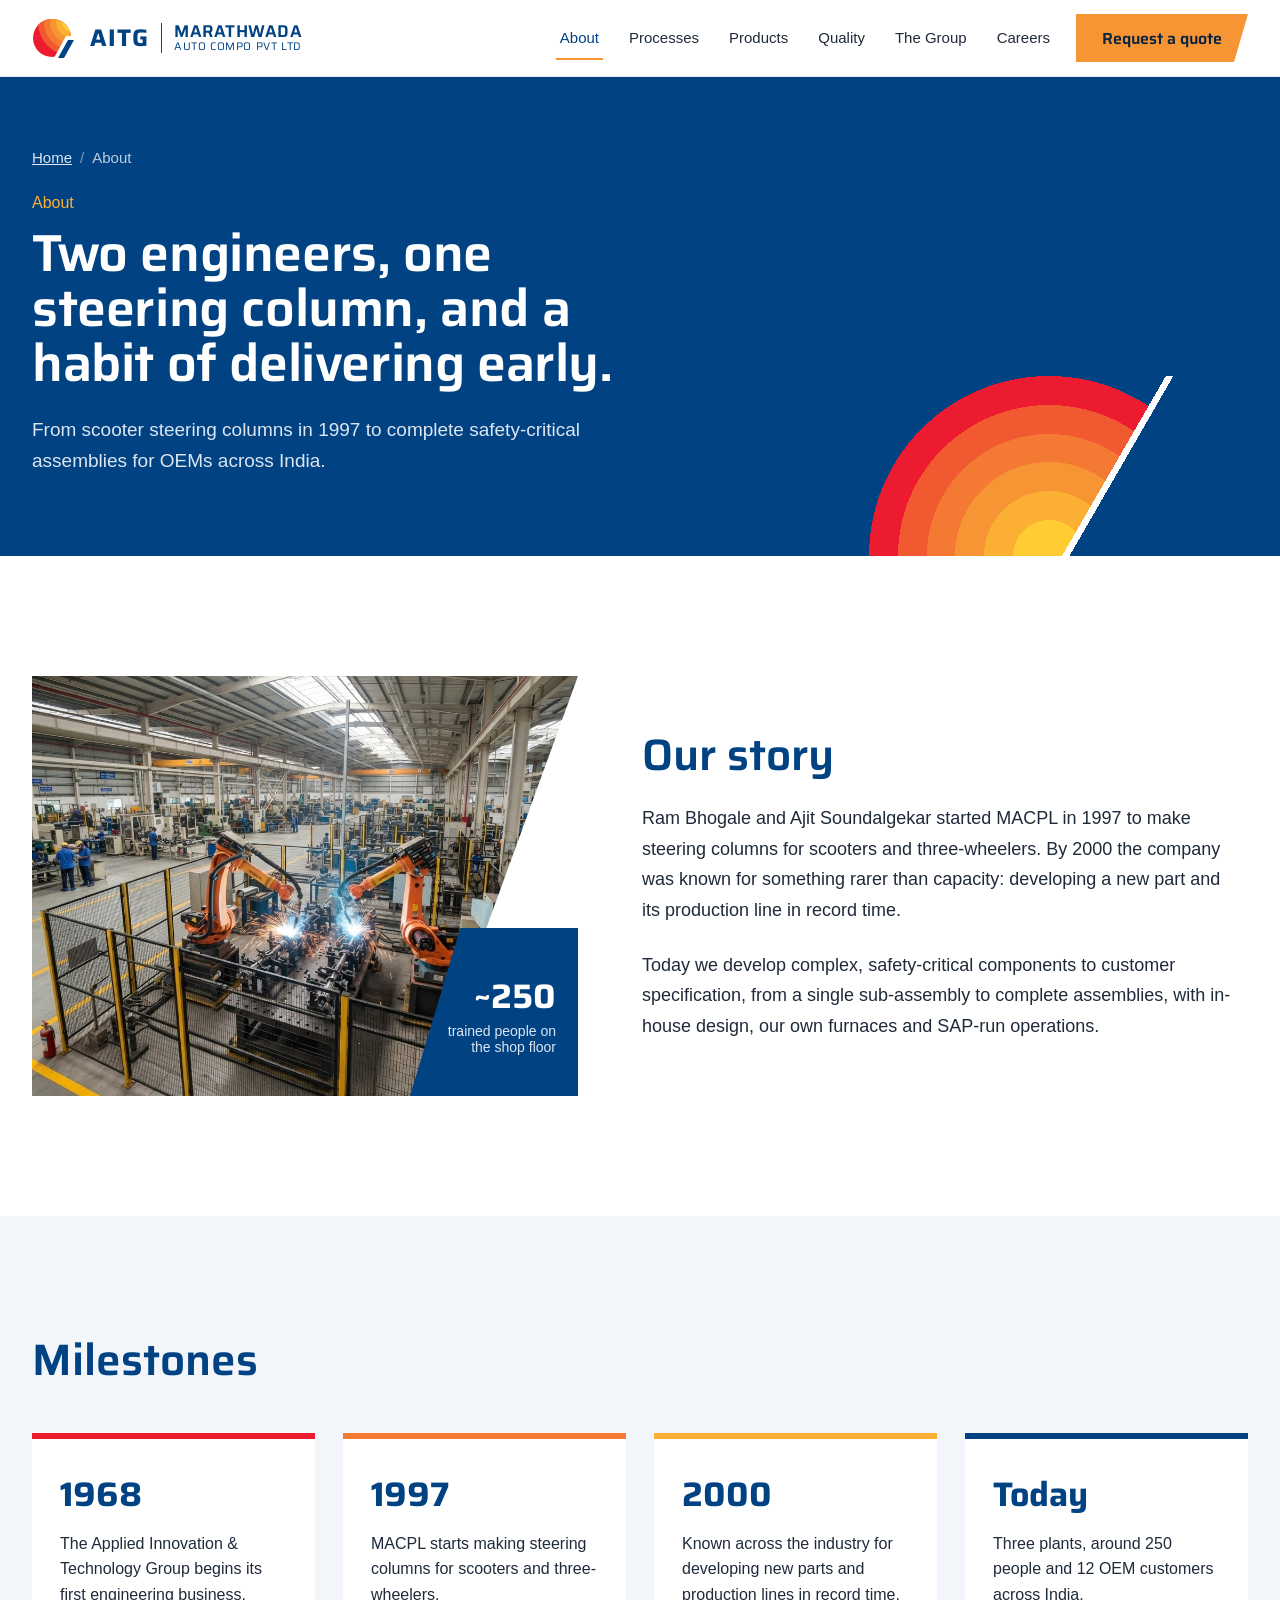
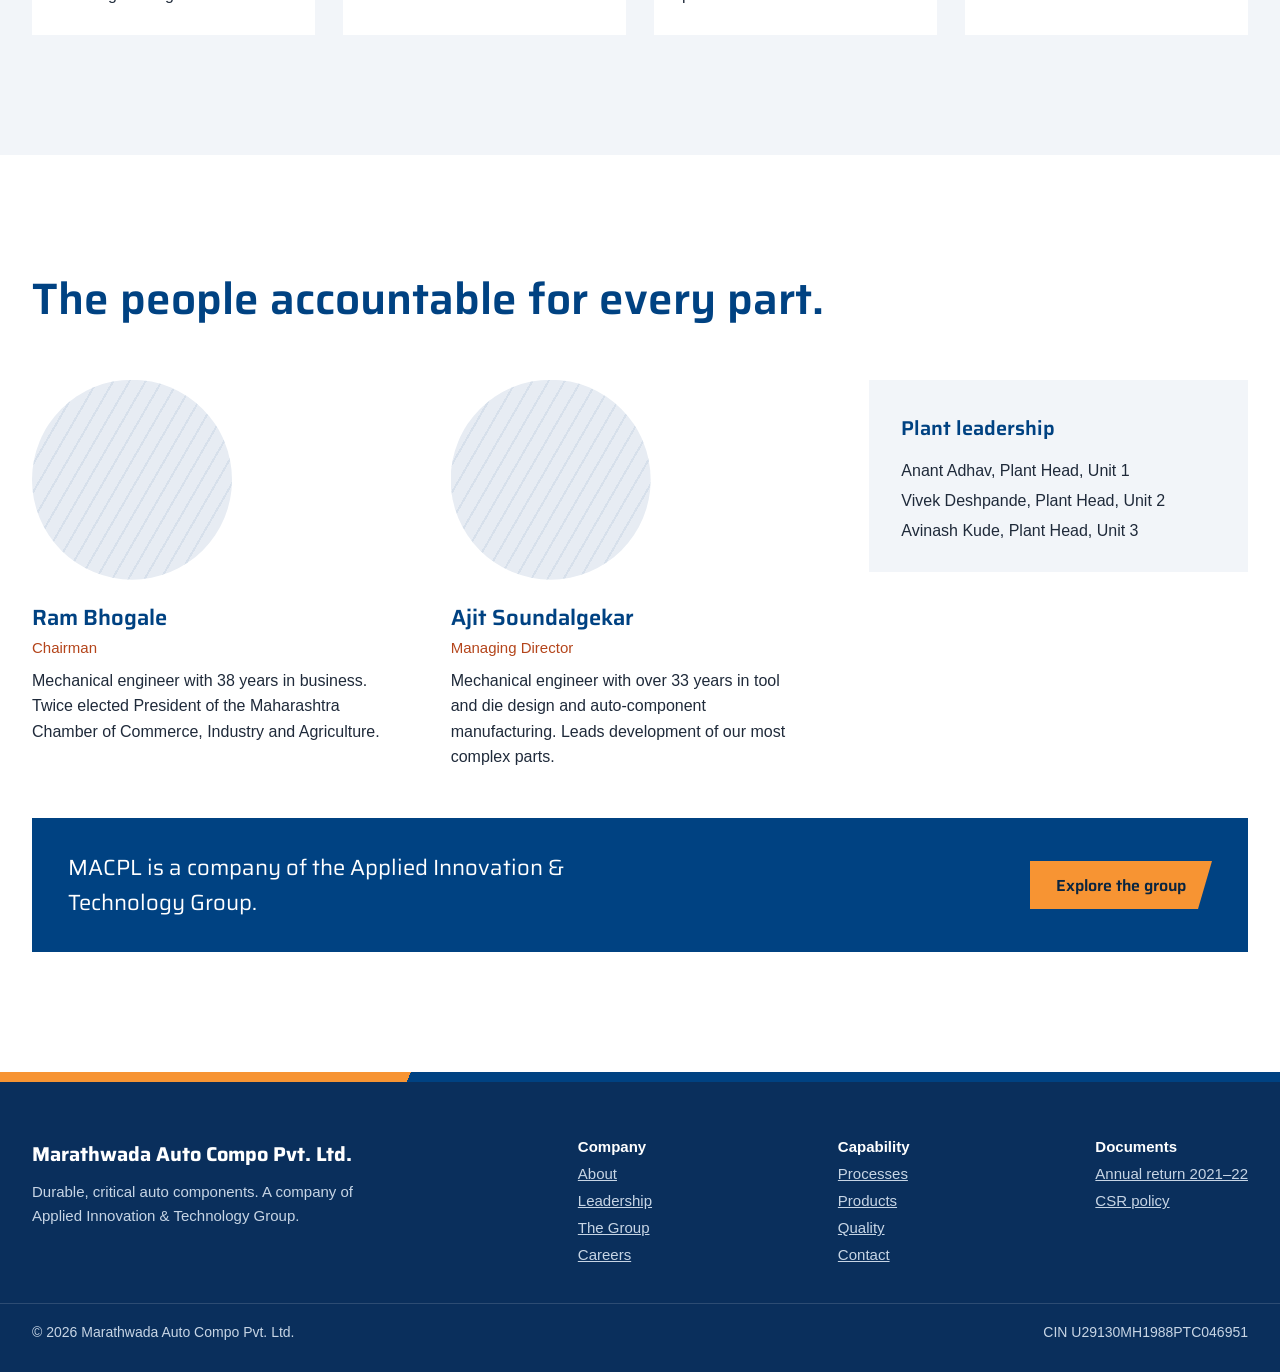
==== about.html @ f12188dd "Split the single-page site into a multipage site Home now summarises each area and links to dedicate" ====
<!doctype html>
<html lang="en">
<head>
<meta charset="utf-8">
<meta name="viewport" content="width=device-width, initial-scale=1">
<title>About us | Marathwada Auto Compo Pvt. Ltd.</title>
<meta name="description" content="MACPL was founded in 1997 by engineers Ram Bhogale and Ajit Soundalgekar to make steering columns. Today it develops safety-critical auto components at three plants in MIDC Waluj, Aurangabad.">
<meta name="theme-color" content="#004282">
<meta property="og:title" content="About us | Marathwada Auto Compo Pvt. Ltd.">
<meta property="og:description" content="MACPL was founded in 1997 by engineers Ram Bhogale and Ajit Soundalgekar to make steering columns. Today it develops safety-critical auto components at three plants in MIDC Waluj, Aurangabad.">
<meta property="og:type" content="website">
<link rel="icon" type="image/svg+xml" href="assets/images/sun-mark.svg">
<link rel="preconnect" href="https://fonts.googleapis.com">
<link rel="preconnect" href="https://fonts.gstatic.com" crossorigin>
<link rel="stylesheet" href="https://fonts.googleapis.com/css2?family=Saira:wght@400;500;600;700&amp;display=swap">
<link rel="stylesheet" href="assets/css/style.css">
</head>
<body>
<a class="skip" href="#main">Skip to content</a>

<header class="site-header">
  <div class="wrap" style="position:relative">
    <a class="brand" href="index.html" aria-label="Marathwada Auto Compo home">
      <!-- Replace this lockup with the master AITG–MACPL logo artwork (SVG) from the brand custodian -->
      <img src="assets/images/sun-mark.svg" width="46" height="40" alt="">
      <span class="brand-aitg">AITG</span>
      <span class="brand-rule"></span>
      <span class="brand-name"><b>MARATHWADA</b><small>AUTO COMPO PVT LTD</small></span>
    </a>
    <button class="menu-btn" aria-label="Open menu" aria-expanded="false" aria-controls="site-nav">
      <svg width="26" height="26" viewBox="0 0 24 24" fill="none" stroke="currentColor" stroke-width="2" aria-hidden="true"><path d="M3 6h18M3 12h18M3 18h18"/></svg>
    </button>
    <nav id="site-nav" class="nav" aria-label="Main">
      <a class="navlink" href="about.html" aria-current="page">About</a>
      <a class="navlink" href="processes.html">Processes</a>
      <a class="navlink" href="products.html">Products</a>
      <a class="navlink" href="quality.html">Quality</a>
      <a class="navlink" href="group.html">The Group</a>
      <a class="navlink" href="careers.html">Careers</a>
      <a class="btn btn-sun" href="contact.html">Request a quote</a>
    </nav>
  </div>
</header>

<main id="main">

<section class="page-hero">
  <div class="wrap">
    <nav class="crumbs" aria-label="Breadcrumb"><ol><li><a href="index.html">Home</a></li><li aria-current="page">About</li></ol></nav>
    <p class="eyebrow">About</p>
    <h1>Two engineers, one steering column, and a habit of delivering early.</h1>
    <p class="sub">From scooter steering columns in 1997 to complete safety-critical assemblies for OEMs across India.</p>
  </div>
</section>

<section class="sec">
  <div class="wrap split">
    <div class="about-media">
      <div class="ph" role="img" aria-label="Robotic welding cell on the Unit 1 shop floor" style="background-image:url(assets/images/photos/sections/shop-floor.jpg)"></div>
      <div class="about-badge"><b>~250</b><span>trained people on the shop floor</span></div>
    </div>
    <div class="about-copy">
      <h2 class="sec-h">Our story</h2>
      <p class="lead">Ram Bhogale and Ajit Soundalgekar started MACPL in 1997 to make steering columns for scooters and three-wheelers. By 2000 the company was known for something rarer than capacity: developing a new part and its production line in record time.</p>
      <p class="lead">Today we develop complex, safety-critical components to customer specification, from a single sub-assembly to complete assemblies, with in-house design, our own furnaces and SAP-run operations.</p>
    </div>
  </div>
</section>

<section class="sec bg-soft">
  <div class="wrap">
    <h2 class="sec-h">Milestones</h2>
    <div class="milestones">
      <div class="milestone" style="border-top-color:#ED1B2F"><b>1968</b><p>The Applied Innovation &amp; Technology Group begins its first engineering business.</p></div>
      <div class="milestone" style="border-top-color:#F47932"><b>1997</b><p>MACPL starts making steering columns for scooters and three-wheelers.</p></div>
      <div class="milestone" style="border-top-color:#FBB034"><b>2000</b><p>Known across the industry for developing new parts and production lines in record time.</p></div>
      <div class="milestone" style="border-top-color:#004282"><b>Today</b><p>Three plants, around 250 people and 12 OEM customers across India.</p></div>
    </div>
  </div>
</section>

<section id="leadership" class="sec">
  <div class="wrap">
    <h2 class="sec-h">The people accountable for every part.</h2>
    <div class="people">
      <div class="person">
        <div class="ph avatar" role="img" aria-label="Portrait of Ram Bhogale (placeholder)"></div>
        <h3>Ram Bhogale</h3><p class="role">Chairman</p>
        <p class="bio">Mechanical engineer with 38 years in business. Twice elected President of the Maharashtra Chamber of Commerce, Industry and Agriculture.</p>
      </div>
      <div class="person">
        <div class="ph avatar" role="img" aria-label="Portrait of Ajit Soundalgekar (placeholder)"></div>
        <h3>Ajit Soundalgekar</h3><p class="role">Managing Director</p>
        <p class="bio">Mechanical engineer with over 33 years in tool and die design and auto-component manufacturing. Leads development of our most complex parts.</p>
      </div>
      <div class="plant">
        <h3>Plant leadership</h3>
        <ul>
          <li>Anant Adhav, Plant Head, Unit 1</li>
          <li>Vivek Deshpande, Plant Head, Unit 2</li>
          <li>Avinash Kude, Plant Head, Unit 3</li>
        </ul>
      </div>
    </div>
    <div class="cta-band">
      <p>MACPL is a company of the Applied Innovation &amp; Technology Group.</p>
      <a class="btn btn-sun" href="group.html">Explore the group</a>
    </div>
  </div>
</section>

</main>

<footer class="site-footer">
  <div class="brand-bar"></div>
  <div class="wrap foot">
    <div class="foot-about"><b>Marathwada Auto Compo Pvt. Ltd.</b><p>Durable, critical auto components. A company of Applied Innovation &amp; Technology Group.</p></div>
    <div class="col"><strong>Company</strong><a href="about.html">About</a><a href="about.html#leadership">Leadership</a><a href="group.html">The Group</a><a href="careers.html">Careers</a></div>
    <div class="col"><strong>Capability</strong><a href="processes.html">Processes</a><a href="products.html">Products</a><a href="quality.html">Quality</a><a href="contact.html">Contact</a></div>
    <div class="col"><strong>Documents</strong><a href="https://www.macpl-aitg.co/images/financials/MACPL-Annual-Return-2021-2022.pdf">Annual return 2021–22</a><a href="https://www.macpl-aitg.co/images/financials/MACPL-CSR-Policy-2022.pdf">CSR policy</a></div>
  </div>
  <div class="wrap legal"><span>© <span id="year">2026</span> Marathwada Auto Compo Pvt. Ltd.</span><span>CIN U29130MH1988PTC046951</span></div>
</footer>

<script src="assets/js/main.js" defer></script>
</body>
</html>
---- assets/css/style.css ----
/* MACPL website — brand tokens from AITG Brand Identity Guidelines */
:root{
  --blue:#004282;        /* Pantone 287C */
  --navy:#0a2f5c;
  --red:#ED1B2F; --o1:#F15A31; --o2:#F47932; /* Pantone 152C */
  --o3:#F79433; --o4:#FBB034; --yellow:#FFCC32;
  --ink:#1f2a3a; --muted:#4a5568; --soft:#f2f5f9; --line:#e3e8ef;
  --rust:#b4451b; /* accessible orange for small text on white */
  --head:"Sansation","Saira","Trebuchet MS",sans-serif;
  --body:"Trebuchet MS","Segoe UI",sans-serif;
}
*{box-sizing:border-box}
html{scroll-behavior:smooth;scroll-padding-top:80px}
body{margin:0;background:#fff;color:var(--ink);font-family:var(--body);overflow-x:hidden}
img{max-width:100%;display:block}
a{color:var(--blue)}a:hover{color:var(--o1)}
h1,h2,h3{font-family:var(--head);font-weight:600;margin:0}
.wrap{max-width:1280px;margin:0 auto;padding:0 32px}
.sec{padding:120px 0}
.sec-h{font-size:44px;line-height:1.1;color:var(--blue)}
.lead{font-size:18px;line-height:1.7;max-width:60ch}
.skip{position:absolute;left:-999px;top:0;background:var(--yellow);color:#000;padding:10px 14px;z-index:100}
.skip:focus{left:8px}
:focus-visible{outline:3px solid var(--o4);outline-offset:2px}

/* Header */
.site-header{position:sticky;top:0;z-index:50;background:#fff;border-bottom:1px solid var(--line)}
.site-header .wrap{display:flex;align-items:center;justify-content:space-between;gap:16px;padding-top:14px;padding-bottom:14px}
.brand{display:flex;align-items:center;gap:12px;text-decoration:none}
.brand-aitg{font-family:var(--head);font-weight:700;font-size:24px;letter-spacing:1px;color:var(--blue)}
.brand-rule{width:1px;height:30px;background:var(--blue)}
.brand-name{display:flex;flex-direction:column;line-height:1.05;color:var(--blue);font-family:var(--head)}
.brand-name b{font-size:17px;letter-spacing:.5px;font-weight:600}
.brand-name small{font-size:11px;letter-spacing:.6px}
.nav{display:flex;align-items:center;gap:22px}
.nav a.navlink{color:var(--ink);text-decoration:none;font-size:15px;padding:12px 4px;border-bottom:2px solid transparent}
.nav a.navlink:hover{color:var(--blue);border-bottom-color:var(--o3)}
.menu-btn{display:none;background:none;border:0;width:48px;height:48px;cursor:pointer;color:var(--blue)}

/* Buttons */
.btn{display:inline-flex;align-items:center;justify-content:center;min-height:48px;padding:0 26px;font-family:var(--head);font-weight:600;font-size:16px;text-decoration:none;border:0;cursor:pointer;clip-path:polygon(0 0,100% 0,calc(100% - 14px) 100%,0 100%)}
.btn-sun{background:var(--o3);color:#0a2540}.btn-sun:hover{background:var(--o4);color:#0a2540}
.btn-line{color:#fff;box-shadow:inset 0 0 0 2px rgba(255,255,255,.55);clip-path:none}
.btn-line:hover{color:#fff;box-shadow:inset 0 0 0 2px #fff}

/* Hero */
.hero{background:var(--blue);color:#fff;overflow:hidden}
.hero-grid{display:flex;flex-wrap:wrap;gap:40px;align-items:flex-end;padding-top:96px}
.hero-text{flex:1 1 520px;padding-bottom:72px;animation:fadeUp .9s .3s cubic-bezier(.2,.7,.2,1) both}
.hero-kicker{margin:0 0 20px;color:var(--o4);font-size:16px}
.hero h1{font-size:64px;line-height:1.04;letter-spacing:-.5px;max-width:14ch}
.hero p.sub{margin:28px 0 0;font-size:19px;line-height:1.6;max-width:52ch;color:#dbe6f2}
.hero-ctas{display:flex;flex-wrap:wrap;gap:14px;margin-top:40px}
.sun-wrap{flex:1 1 460px;display:flex;justify-content:flex-end}
.sun-wrap svg{width:100%;max-width:600px;height:auto;display:block}
.band{transform-box:fill-box;transform-origin:50% 100%;animation:rise 1.4s cubic-bezier(.16,.8,.2,1) both}
.cut{animation:cutIn 1s .9s cubic-bezier(.2,.7,.2,1) both}
@keyframes rise{from{transform:translateY(105%)}to{transform:none}}
@keyframes cutIn{from{transform:translateX(160px);opacity:0}to{transform:none;opacity:1}}
@keyframes fadeUp{from{opacity:0;transform:translateY(16px)}to{opacity:1;transform:none}}
.facts{background:#fff}
.facts .wrap{display:grid;grid-template-columns:repeat(auto-fit,minmax(220px,1fr))}
.fact{padding:28px 24px;border-right:1px solid var(--line)}
.fact:first-child{border-left:1px solid var(--line)}
.fact b{display:block;font-family:var(--head);font-weight:600;font-size:38px;color:var(--blue)}
.fact span{font-size:15px;color:var(--muted)}

/* Image placeholders — replace with <img> */
.ph{background-color:#e7ecf3;background-image:repeating-linear-gradient(120deg,rgba(0,66,130,.07) 0 2px,transparent 2px 14px);background-size:cover;background-position:center;display:flex;align-items:flex-end;padding:20px}
.ph-label{font-size:14px;color:#33475f;background:#fff;padding:6px 10px}

/* About */
.split{display:flex;flex-wrap:wrap;gap:64px;align-items:center}
.about-media{flex:1 1 420px;position:relative;min-height:420px}
.about-media .ph{position:absolute;inset:0;clip-path:polygon(0 0,100% 0,72% 100%,0 100%)}
.about-badge{position:absolute;right:0;bottom:0;width:168px;height:168px;background:var(--blue);color:#fff;display:flex;flex-direction:column;justify-content:center;align-items:flex-end;text-align:right;padding:22px;clip-path:polygon(30% 0,100% 0,100% 100%,0 100%)}
.about-badge b{font-family:var(--head);font-size:34px}
.about-badge span{font-size:14px;color:#dbe6f2}
.about-copy{flex:1 1 480px}
.about-copy h2{max-width:18ch}
.about-copy p{margin:24px 0 0}
.people-mini{display:flex;flex-wrap:wrap;gap:32px;margin-top:36px;align-items:center}
.people-mini b{display:block;font-family:var(--head);font-size:18px;color:var(--blue)}
.people-mini span{font-size:15px;color:var(--muted)}

/* Processes */
.bg-soft{background:var(--soft)}
.sec-top{display:flex;flex-wrap:wrap;justify-content:space-between;gap:24px;align-items:flex-end}
.sec-top p{margin:0;font-size:17px;line-height:1.7;max-width:52ch;color:#33475f}
.proc{display:flex;flex-wrap:wrap;margin-top:56px;background:#fff;box-shadow:0 1px 0 #dbe2ec}
.proc-tabs{flex:1 1 280px;display:flex;flex-direction:column;background:#e9eef5}
.tab{font-family:var(--head);font-size:16px;font-weight:600;text-align:left;border:0;border-bottom:1px solid #d6dee9;background:transparent;color:var(--ink);cursor:pointer;min-height:56px;padding:0 20px;transition:background .25s,color .25s}
.tab[aria-selected="true"]{background:var(--blue);color:#fff}
.tab:hover:not([aria-selected="true"]){background:#dfe6f0}
.proc-body{flex:999 1 560px;min-width:0;display:flex;flex-wrap:wrap}
.proc-text{flex:1 1 360px;padding:48px;display:flex;flex-direction:column;gap:18px}
.proc-text h3{font-size:32px;color:var(--blue)}
.proc-text p{margin:0;font-size:18px;line-height:1.7;max-width:48ch}
.hue-bar{width:48px;height:6px}
.tags{display:flex;flex-wrap:wrap;gap:10px}
.tags span{font-size:14px;padding:8px 12px;background:var(--soft);color:var(--blue)}
.proc-media{flex:1 1 300px;min-height:340px;clip-path:polygon(16% 0,100% 0,100% 100%,0 100%)}
.anim-in{animation:panelIn .45s cubic-bezier(.2,.7,.2,1)}
@keyframes panelIn{from{opacity:0;transform:translateX(18px)}to{opacity:1;transform:none}}

/* Products */
.filters{display:flex;flex-wrap:wrap;gap:10px;margin-top:36px}
.pill{font-family:var(--body);font-size:15px;border:0;cursor:pointer;min-height:44px;padding:0 18px;border-radius:22px;background:#eef2f7;color:var(--ink);transition:background .2s,color .2s}
.pill[aria-pressed="true"]{background:var(--blue);color:#fff}
.count{margin:20px 0 0;font-size:15px;color:var(--muted)}
.grid-products{display:grid;grid-template-columns:repeat(auto-fill,minmax(260px,1fr));gap:28px;margin-top:28px}
.product{border-bottom:3px solid var(--blue)}
.product .ph{aspect-ratio:4/3;padding:14px}
.product .meta{padding:18px 0 22px}
.product .seg{font-size:14px;color:var(--rust)}
.product h3{margin-top:6px;font-size:20px;line-height:1.3;color:var(--blue)}
.product p{margin:8px 0 0;font-size:15px;line-height:1.55;color:var(--muted)}
.cta-band{margin-top:48px;display:flex;flex-wrap:wrap;gap:20px;align-items:center;justify-content:space-between;padding:32px 36px;background:var(--blue);color:#fff}
.cta-band p{margin:0;font-family:var(--head);font-size:22px;max-width:40ch}

/* Quality */
.dark{background:var(--navy);color:#fff}
.dark .sec-h{color:#fff}
.dark p.lead{color:#d5e1ee}
.quote{margin:40px 0 0;max-width:56ch}
.quote p{margin:0;font-family:var(--head);font-size:22px;line-height:1.5}
.quote footer{margin-top:14px;font-size:15px;color:var(--o4)}
.q-grid{flex:1 1 440px;display:grid;grid-template-columns:repeat(2,minmax(0,1fr));gap:2px;background:rgba(255,255,255,.14);align-self:flex-start}
.q-grid div{background:var(--navy);padding:28px}
.q-grid h3{font-size:20px}
.q-grid p{margin:10px 0 0;font-size:15px;line-height:1.6;color:#c7d5e5}
.q-grid .wide{grid-column:span 2}

/* Leadership */
.people{display:grid;grid-template-columns:repeat(auto-fit,minmax(260px,1fr));gap:40px;margin-top:56px}
.avatar{aspect-ratio:1/1;max-width:200px;clip-path:circle(50% at 50% 50%)}
.person h3{margin-top:20px;font-size:22px;color:var(--blue)}
.person .role{margin:4px 0 0;font-size:15px;color:var(--rust)}
.person p.bio{margin:12px 0 0;font-size:16px;line-height:1.6;max-width:40ch}
.plant{background:var(--soft);padding:32px;align-self:start}
.plant h3{font-size:20px;color:var(--blue)}
.plant ul{list-style:none;margin:18px 0 0;padding:0;display:flex;flex-direction:column;gap:12px}

/* Group & values */
.group-list{list-style:none;margin:32px 0 0;padding:0;display:flex;flex-direction:column;gap:10px}
.values{flex:1 1 460px;display:flex;flex-direction:column;gap:4px}
.value{padding:22px 28px;display:flex;flex-wrap:wrap;gap:6px 20px;align-items:baseline}
.value b{font-family:var(--head);font-size:22px;font-weight:600;min-width:9ch}
.value span{font-size:15px}
.v1{background:var(--red);color:#fff}
.v2{background:#D9461F;color:#fff;margin-left:18px}
.v3{background:var(--o2);color:#1b1b1b;margin-left:36px}
.v4{background:var(--o3);color:#1b1b1b;margin-left:54px}
.v5{background:var(--o4);color:#1b1b1b;margin-left:72px}
.v6{background:var(--yellow);color:#1b1b1b;margin-left:90px}

/* Careers */
.careers{display:flex;flex-wrap:wrap;background:var(--blue);color:#fff}
.careers .txt{flex:1 1 520px;padding:56px 48px}
.careers h2{font-size:38px;line-height:1.15;max-width:20ch}
.careers p{margin:18px 0 28px;font-size:17px;line-height:1.7;max-width:52ch;color:#dbe6f2}
.careers .ph{flex:1 1 360px;min-height:280px;clip-path:polygon(22% 0,100% 0,100% 100%,0 100%);justify-content:flex-end}

/* Contact */
.contact-info{flex:1 1 380px}
.contact-info dl{margin:36px 0 0;display:grid;grid-template-columns:max-content 1fr;gap:14px 24px;font-size:16px}
.contact-info dt{color:var(--muted)}
.contact-info dd{margin:0}
.form-box{flex:1 1 520px;background:var(--soft);padding:40px}
.form-grid{display:grid;grid-template-columns:repeat(auto-fit,minmax(220px,1fr));gap:18px}
.field{display:flex;flex-direction:column;gap:6px}
.field.full{grid-column:1/-1}
.field label{font-size:15px}
input,textarea,select{font-family:var(--body);font-size:16px;border:1px solid #b9c4d3;padding:12px 14px;min-height:48px;width:100%;background:#fff;color:var(--ink)}
textarea{min-height:140px;resize:vertical}
.field .err{font-size:14px;color:#b3261e;min-height:0}
input[aria-invalid="true"],textarea[aria-invalid="true"]{border-color:#b3261e}
.form-box .btn{margin-top:24px}
.sent{min-height:360px;display:flex;flex-direction:column;justify-content:center;gap:12px}
.sent h3{font-size:28px;color:var(--blue)}
.sent p{margin:0;font-size:17px;line-height:1.6}

/* Footer */
.site-footer{background:var(--navy);color:#c7d5e5}
.brand-bar{height:10px;background:linear-gradient(115deg,var(--o3) 0 32%,var(--blue) 32% 100%)}
.foot{display:flex;flex-wrap:wrap;gap:48px;justify-content:space-between;padding-top:56px;padding-bottom:40px;font-size:15px}
.foot .col{display:flex;flex-direction:column;gap:10px}
.foot .col strong{color:#fff}
.foot a{color:#c7d5e5}.foot a:hover{color:#fff}
.foot-about{flex:1 1 260px;max-width:360px}
.foot-about b{font-family:var(--head);font-size:20px;color:#fff}
.foot-about p{margin:10px 0 0;line-height:1.6}
.legal{border-top:1px solid rgba(255,255,255,.14);padding-top:20px;padding-bottom:32px;font-size:14px;display:flex;flex-wrap:wrap;justify-content:space-between;gap:12px}

/* Multipage: current page in nav */
.nav a.navlink[aria-current="page"]{color:var(--blue);border-bottom-color:var(--o3)}

/* Page hero (inner pages) */
.page-hero{position:relative;background:var(--blue);color:#fff;overflow:hidden}
.page-hero .wrap{position:relative;z-index:1;padding-top:72px;padding-bottom:80px}
.page-hero::after{content:"";position:absolute;right:4%;bottom:0;width:360px;height:180px;
  background:linear-gradient(120deg,transparent 64%,#fff 64% 65.6%,var(--blue) 65.6%),
  radial-gradient(circle at 50% 100%,#FFCC32 0 36px,#FBB034 36px 65px,#F79433 65px 94px,#F47932 94px 122px,#F15A31 122px 151px,#ED1B2F 151px 180px,transparent 180px);
  transform-origin:50% 100%;animation:rise 1.2s cubic-bezier(.16,.8,.2,1) both}
.crumbs ol{list-style:none;margin:0 0 28px;padding:0;display:flex;flex-wrap:wrap;gap:8px;font-size:15px;color:#b9cde3}
.crumbs li+li::before{content:"/";margin-right:8px;color:#7f9cbd}
.crumbs a{color:#dbe6f2}.crumbs a:hover{color:var(--o4)}
.page-hero h1{font-size:52px;line-height:1.06;letter-spacing:-.4px;max-width:18ch;animation:fadeUp .8s .1s cubic-bezier(.2,.7,.2,1) both}
.page-hero .sub{margin:24px 0 0;font-size:19px;line-height:1.6;max-width:56ch;color:#dbe6f2}
.eyebrow{margin:0 0 14px;color:var(--o4);font-size:16px}

/* Teaser cards (home) */
.cards{display:grid;grid-template-columns:repeat(auto-fill,minmax(260px,1fr));gap:28px;margin-top:48px}
.card{display:flex;flex-direction:column;background:#fff;color:inherit;text-decoration:none;border-bottom:3px solid var(--blue);transition:transform .25s,border-color .25s}
.card:hover{color:inherit;transform:translateY(-4px);border-bottom-color:var(--o3)}
.card img{aspect-ratio:4/3;object-fit:cover;width:100%}
.card .meta{padding:20px 22px 24px;display:flex;flex-direction:column;gap:10px;flex:1}
.card .seg{font-size:14px;color:var(--rust)}
.card h3{font-size:21px;line-height:1.3;color:var(--blue)}
.card p{margin:0;font-size:15px;line-height:1.55;color:var(--muted)}
.card .more{margin-top:auto;padding-top:8px;font-family:var(--head);font-weight:600;font-size:15px;color:var(--blue)}
.card:hover .more{color:var(--o1)}
.sec-link{display:inline-block;margin-top:28px;font-family:var(--head);font-weight:600}
.dark a.sec-link{color:var(--o4)}.dark a.sec-link:hover{color:#fff}

/* About: milestones */
.milestones{display:grid;grid-template-columns:repeat(auto-fit,minmax(220px,1fr));gap:28px;margin-top:48px}
.milestone{background:#fff;padding:28px;border-top:6px solid var(--o3)}
.milestone b{display:block;font-family:var(--head);font-size:34px;color:var(--blue)}
.milestone p{margin:10px 0 0;font-size:16px;line-height:1.6}

/* Quality: TPM parameters */
.tpm{display:grid;grid-template-columns:repeat(auto-fit,minmax(160px,1fr));gap:4px;margin-top:48px}
.tpm div{padding:28px 22px;min-height:132px;display:flex;flex-direction:column;justify-content:space-between}
.tpm span{font-size:14px}
.tpm b{font-family:var(--head);font-size:24px;font-weight:600}

/* Group: company list */
.companies{list-style:none;margin:32px 0 0;padding:0;display:grid;gap:2px;background:var(--line)}
.companies li{background:#fff;padding:18px 22px;font-size:17px}
.companies a{text-decoration:none;font-weight:600}
.companies small{display:block;margin-top:4px;font-size:14px;color:var(--muted)}

/* Careers: lists */
.ticks{list-style:none;margin:28px 0 0;padding:0;display:flex;flex-direction:column;gap:14px;font-size:17px;line-height:1.6}
.ticks li{padding-left:28px;position:relative}
.ticks li::before{content:"";position:absolute;left:0;top:.6em;width:14px;height:6px;background:var(--o3)}
.notice{margin-top:36px;padding:28px 32px;background:var(--soft);border-left:6px solid var(--o3);font-size:17px;line-height:1.6}
.notice p{margin:0}.notice p+p{margin-top:10px}

/* Responsive */
@media (max-width:980px){
  .menu-btn{display:inline-flex;align-items:center;justify-content:center}
  .nav{display:none;position:absolute;left:0;right:0;top:100%;background:#fff;flex-direction:column;align-items:stretch;gap:0;padding:8px 32px 24px;border-bottom:1px solid var(--line)}
  .nav.open{display:flex}
  .nav a.navlink{padding:14px 0;border-bottom:1px solid var(--line)}
  .nav .btn{margin-top:16px}
}
@media (max-width:820px){
  .wrap{padding:0 20px}
  .sec{padding:80px 0}
  .hero h1{font-size:40px}
  .sec-h{font-size:32px}
  .sun-wrap{display:none}
  .page-hero::after{display:none}
  .page-hero .wrap{padding-top:48px;padding-bottom:64px}
  .page-hero h1{font-size:36px}
  .page-hero .sub{font-size:17px}
  .hero-grid{padding-top:64px}
  .proc-text{padding:32px 24px}
  .q-grid{grid-template-columns:1fr}.q-grid .wide{grid-column:auto}
  .v2,.v3,.v4,.v5,.v6{margin-left:0}
  .careers .txt{padding:40px 24px}
  .form-box{padding:24px}
}
@media (prefers-reduced-motion:reduce){
  html{scroll-behavior:auto}
  .band,.cut,.hero-text,.anim-in,.page-hero::after,.page-hero h1{animation:none}
  .card{transition:none}.card:hover{transform:none}
}
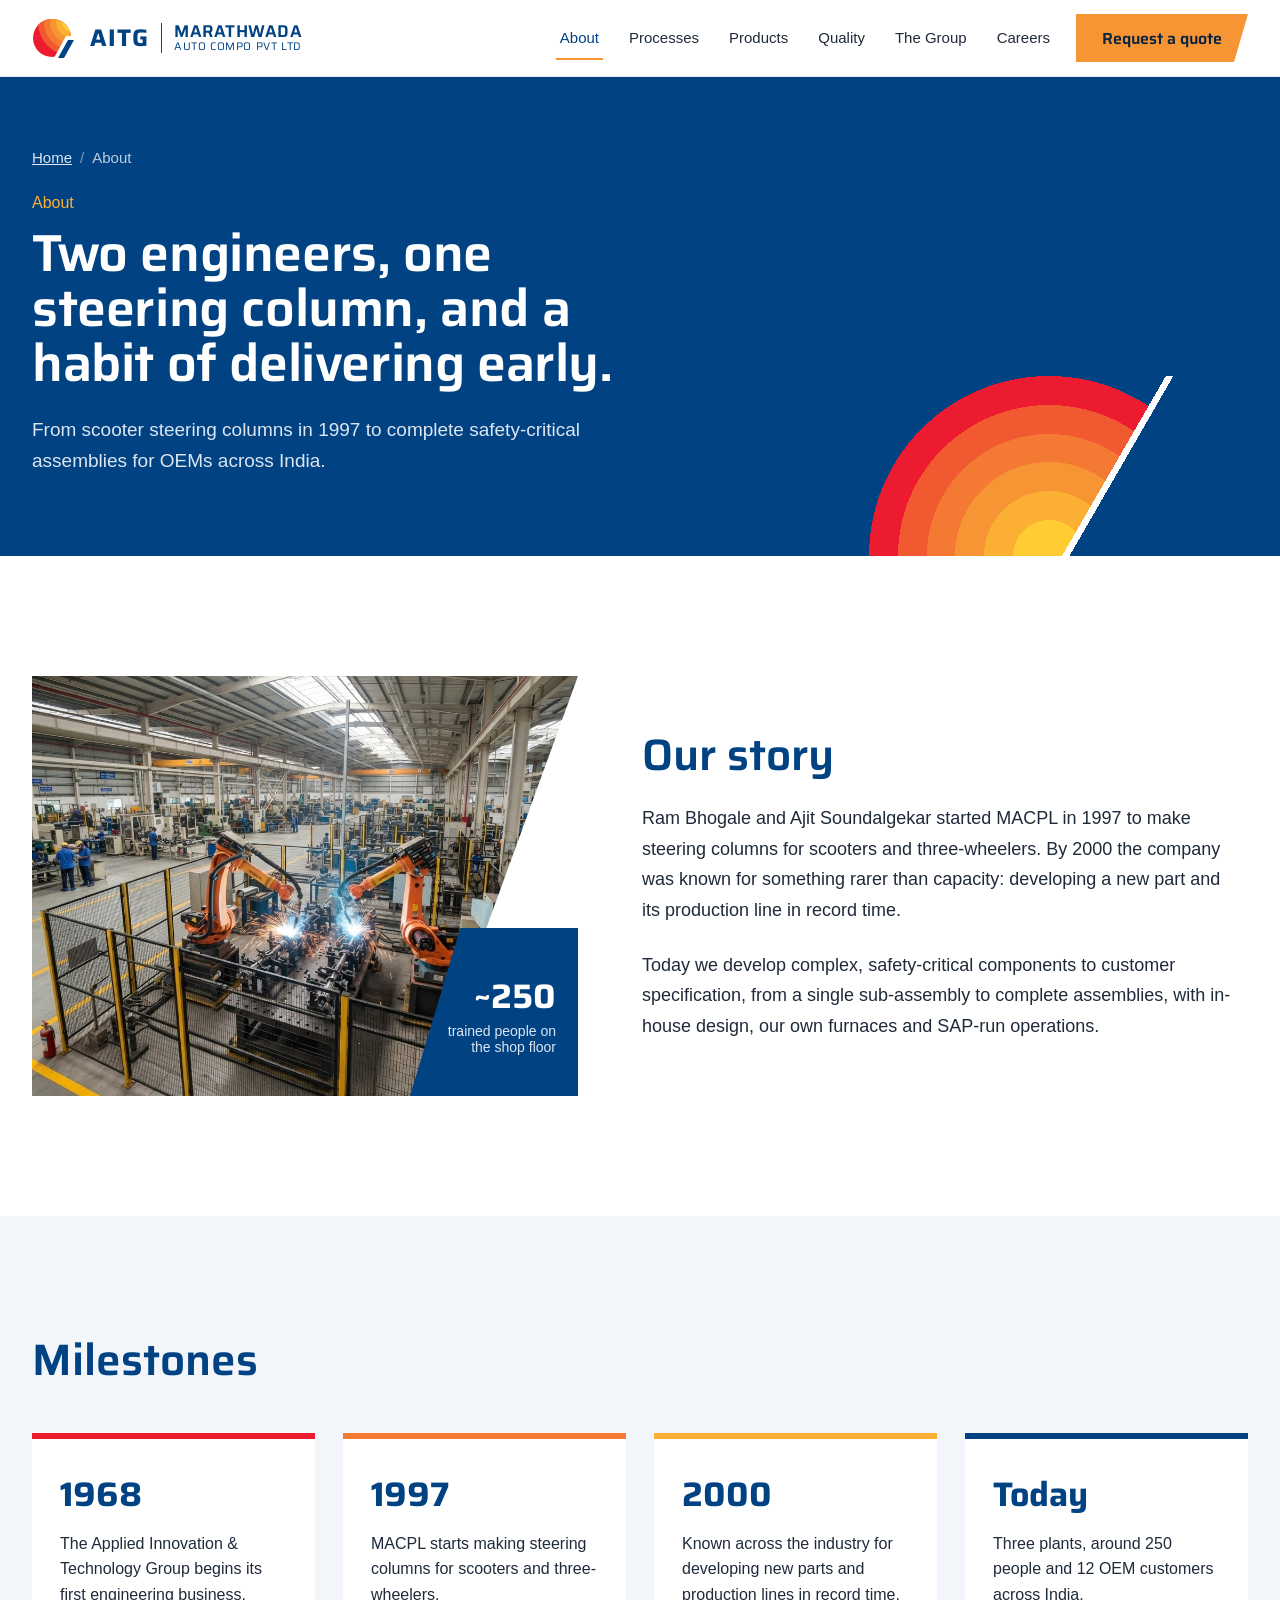
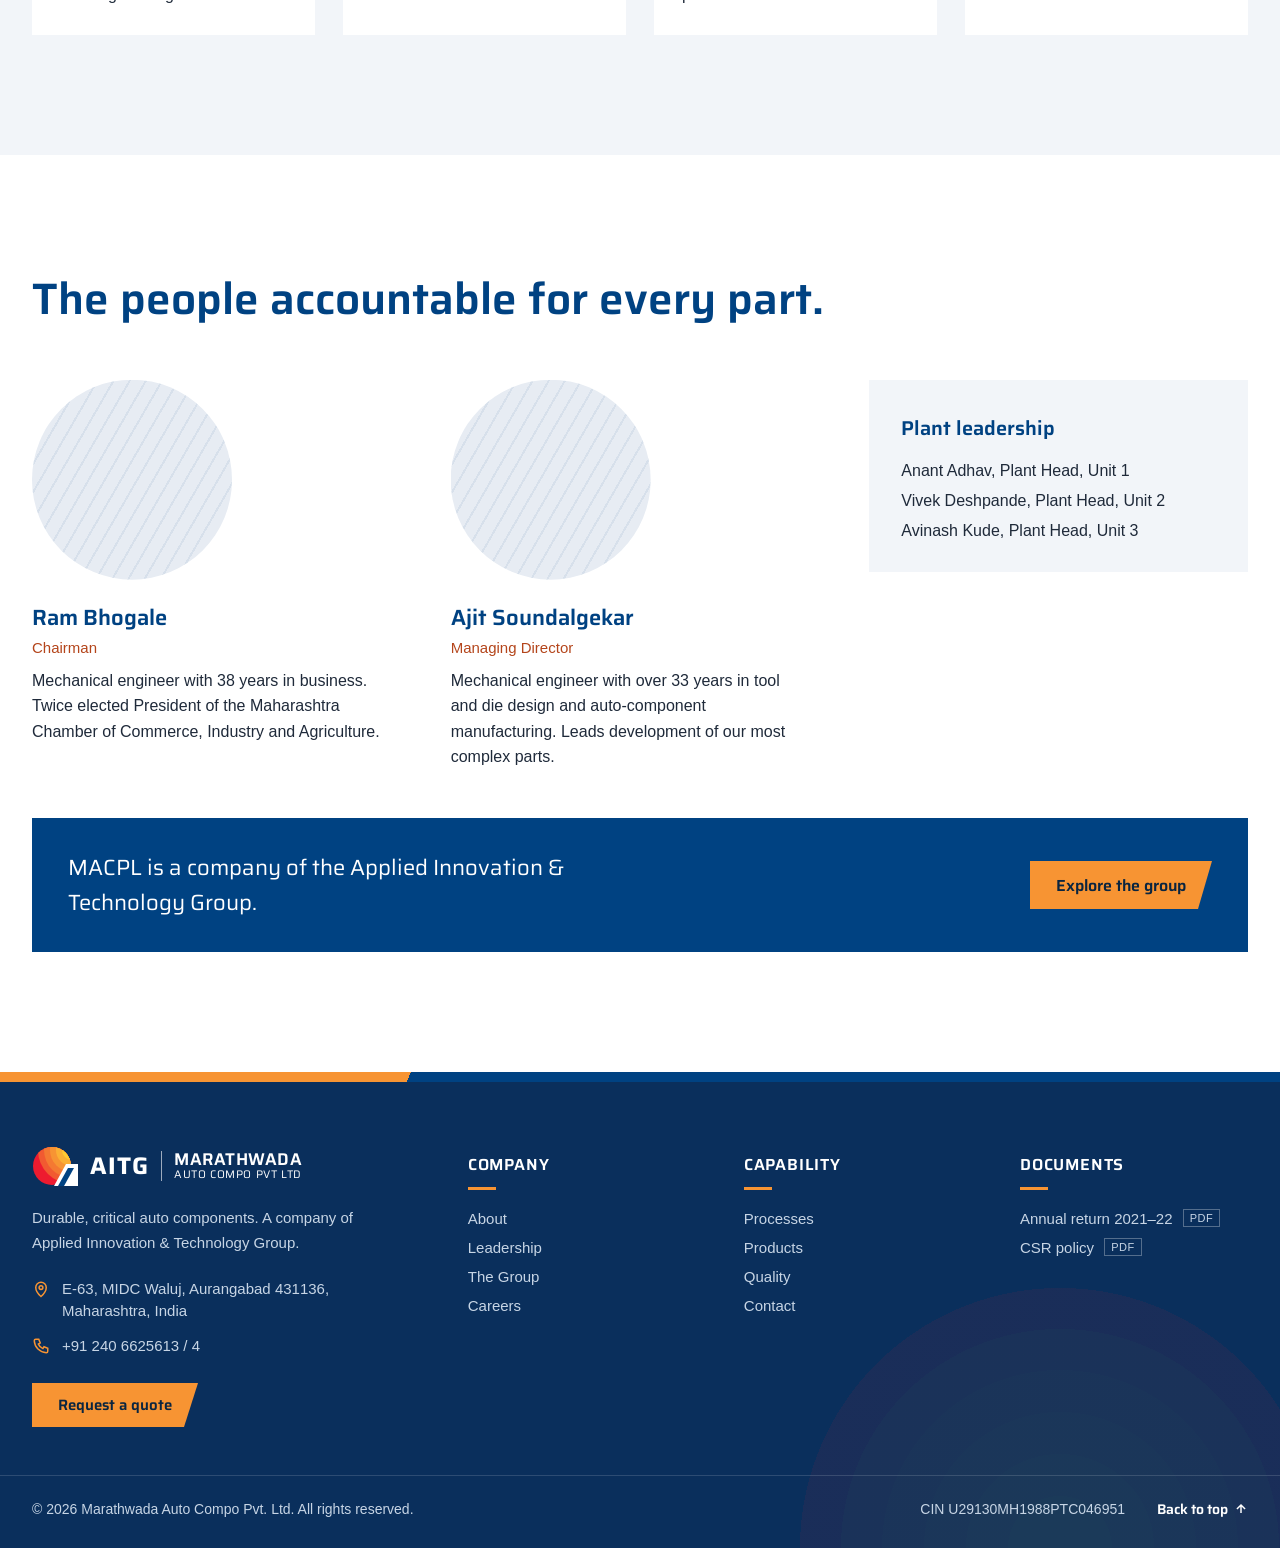
==== commit 0054e6f5: "Redesign the site footer White logo lockup, address and phone with icons, and a quote button in the " ====
--- a/about.html
+++ b/about.html
@@ -114,12 +114,29 @@
 <footer class="site-footer">
   <div class="brand-bar"></div>
   <div class="wrap foot">
-    <div class="foot-about"><b>Marathwada Auto Compo Pvt. Ltd.</b><p>Durable, critical auto components. A company of Applied Innovation &amp; Technology Group.</p></div>
-    <div class="col"><strong>Company</strong><a href="about.html">About</a><a href="about.html#leadership">Leadership</a><a href="group.html">The Group</a><a href="careers.html">Careers</a></div>
-    <div class="col"><strong>Capability</strong><a href="processes.html">Processes</a><a href="products.html">Products</a><a href="quality.html">Quality</a><a href="contact.html">Contact</a></div>
-    <div class="col"><strong>Documents</strong><a href="https://www.macpl-aitg.co/images/financials/MACPL-Annual-Return-2021-2022.pdf">Annual return 2021–22</a><a href="https://www.macpl-aitg.co/images/financials/MACPL-CSR-Policy-2022.pdf">CSR policy</a></div>
+    <div class="foot-about">
+      <a class="brand foot-brand" href="index.html" aria-label="Marathwada Auto Compo home">
+        <img src="assets/images/sun-mark.svg" width="46" height="40" alt="">
+        <span class="brand-aitg">AITG</span>
+        <span class="brand-rule"></span>
+        <span class="brand-name"><b>MARATHWADA</b><small>AUTO COMPO PVT LTD</small></span>
+      </a>
+      <p>Durable, critical auto components. A company of Applied Innovation &amp; Technology Group.</p>
+      <ul class="foot-contact">
+        <li><svg width="18" height="18" viewBox="0 0 24 24" fill="none" stroke="currentColor" stroke-width="2" aria-hidden="true"><path d="M12 22s7-6.2 7-12a7 7 0 1 0-14 0c0 5.8 7 12 7 12z"/><circle cx="12" cy="10" r="2.5"/></svg><span>E-63, MIDC Waluj, Aurangabad 431136, Maharashtra, India</span></li>
+        <li><svg width="18" height="18" viewBox="0 0 24 24" fill="none" stroke="currentColor" stroke-width="2" aria-hidden="true"><path d="M5 3h4l2 5-2.5 1.5a11 11 0 0 0 6 6L16 13l5 2v4a2 2 0 0 1-2 2A17 17 0 0 1 3 5a2 2 0 0 1 2-2z"/></svg><span><a href="tel:+912406625613">+91 240 6625613</a> / <a href="tel:+912406625614">4</a></span></li>
+      </ul>
+      <a class="btn btn-sun" href="contact.html">Request a quote</a>
+    </div>
+    <div class="col"><h2>Company</h2><a href="about.html">About</a><a href="about.html#leadership">Leadership</a><a href="group.html">The Group</a><a href="careers.html">Careers</a></div>
+    <div class="col"><h2>Capability</h2><a href="processes.html">Processes</a><a href="products.html">Products</a><a href="quality.html">Quality</a><a href="contact.html">Contact</a></div>
+    <div class="col"><h2>Documents</h2><a href="https://www.macpl-aitg.co/images/financials/MACPL-Annual-Return-2021-2022.pdf">Annual return 2021–22 <em>PDF</em></a><a href="https://www.macpl-aitg.co/images/financials/MACPL-CSR-Policy-2022.pdf">CSR policy <em>PDF</em></a></div>
   </div>
-  <div class="wrap legal"><span>© <span id="year">2026</span> Marathwada Auto Compo Pvt. Ltd.</span><span>CIN U29130MH1988PTC046951</span></div>
+  <div class="wrap legal">
+    <span>© <span id="year">2026</span> Marathwada Auto Compo Pvt. Ltd. All rights reserved.</span>
+    <span>CIN U29130MH1988PTC046951</span>
+    <a class="to-top" href="#">Back to top <svg width="14" height="14" viewBox="0 0 24 24" fill="none" stroke="currentColor" stroke-width="2.5" aria-hidden="true"><path d="M12 19V5M5 12l7-7 7 7"/></svg></a>
+  </div>
 </footer>
 
 <script src="assets/js/main.js" defer></script>
--- a/assets/css/style.css
+++ b/assets/css/style.css
@@ -10,6 +10,7 @@
   --body:"Trebuchet MS","Segoe UI",sans-serif;
 }
 *{box-sizing:border-box}
+[hidden]{display:none!important}
 html{scroll-behavior:smooth;scroll-padding-top:80px}
 body{margin:0;background:#fff;color:var(--ink);font-family:var(--body);overflow-x:hidden}
 img{max-width:100%;display:block}
@@ -142,17 +143,17 @@
 .plant ul{list-style:none;margin:18px 0 0;padding:0;display:flex;flex-direction:column;gap:12px}
 
 /* Group & values */
-.group-list{list-style:none;margin:32px 0 0;padding:0;display:flex;flex-direction:column;gap:10px}
-.values{flex:1 1 460px;display:flex;flex-direction:column;gap:4px}
-.value{padding:22px 28px;display:flex;flex-wrap:wrap;gap:6px 20px;align-items:baseline}
-.value b{font-family:var(--head);font-size:22px;font-weight:600;min-width:9ch}
-.value span{font-size:15px}
+.value-grid{list-style:none;margin:40px 0 0;padding:0;display:grid;grid-template-columns:repeat(auto-fit,minmax(180px,1fr));gap:4px}
+.value-grid li{padding:24px 22px 26px;display:flex;flex-direction:column;gap:8px}
+.value-grid span{font-size:14px}
+.value-grid b{font-family:var(--head);font-size:22px;font-weight:600}
+.value-grid p{margin:0;font-size:15px;line-height:1.5}
 .v1{background:var(--red);color:#fff}
-.v2{background:#D9461F;color:#fff;margin-left:18px}
-.v3{background:var(--o2);color:#1b1b1b;margin-left:36px}
-.v4{background:var(--o3);color:#1b1b1b;margin-left:54px}
-.v5{background:var(--o4);color:#1b1b1b;margin-left:72px}
-.v6{background:var(--yellow);color:#1b1b1b;margin-left:90px}
+.v2{background:#D9461F;color:#fff}
+.v3{background:var(--o2);color:#1b1b1b}
+.v4{background:var(--o3);color:#1b1b1b}
+.v5{background:var(--o4);color:#1b1b1b}
+.v6{background:var(--yellow);color:#1b1b1b}
 
 /* Careers */
 .careers{display:flex;flex-wrap:wrap;background:var(--blue);color:#fff}
@@ -176,21 +177,38 @@
 .field .err{font-size:14px;color:#b3261e;min-height:0}
 input[aria-invalid="true"],textarea[aria-invalid="true"]{border-color:#b3261e}
 .form-box .btn{margin-top:24px}
+#form-status:empty{display:none}
 .sent{min-height:360px;display:flex;flex-direction:column;justify-content:center;gap:12px}
 .sent h3{font-size:28px;color:var(--blue)}
 .sent p{margin:0;font-size:17px;line-height:1.6}
 
 /* Footer */
-.site-footer{background:var(--navy);color:#c7d5e5}
+.site-footer{position:relative;overflow:hidden;background:var(--navy);color:#c7d5e5}
+.site-footer::after{content:"";position:absolute;right:-40px;bottom:0;width:520px;height:260px;opacity:.07;pointer-events:none;
+  background:radial-gradient(circle at 50% 100%,#FFCC32 0 52px,#FBB034 52px 94px,#F79433 94px 136px,#F47932 136px 178px,#F15A31 178px 219px,#ED1B2F 219px 260px,transparent 260px)}
 .brand-bar{height:10px;background:linear-gradient(115deg,var(--o3) 0 32%,var(--blue) 32% 100%)}
-.foot{display:flex;flex-wrap:wrap;gap:48px;justify-content:space-between;padding-top:56px;padding-bottom:40px;font-size:15px}
-.foot .col{display:flex;flex-direction:column;gap:10px}
-.foot .col strong{color:#fff}
-.foot a{color:#c7d5e5}.foot a:hover{color:#fff}
-.foot-about{flex:1 1 260px;max-width:360px}
-.foot-about b{font-family:var(--head);font-size:20px;color:#fff}
-.foot-about p{margin:10px 0 0;line-height:1.6}
-.legal{border-top:1px solid rgba(255,255,255,.14);padding-top:20px;padding-bottom:32px;font-size:14px;display:flex;flex-wrap:wrap;justify-content:space-between;gap:12px}
+.foot,.legal{position:relative;z-index:1}
+.foot{display:grid;grid-template-columns:minmax(0,1.7fr) repeat(3,minmax(0,1fr));gap:48px;padding-top:64px;padding-bottom:48px;font-size:15px}
+.foot-brand .brand-aitg,.foot-brand .brand-name{color:#fff}
+.foot-brand .brand-rule{background:rgba(255,255,255,.6)}
+.foot-about p{margin:20px 0 0;line-height:1.65;max-width:42ch}
+.foot-contact{list-style:none;margin:22px 0 0;padding:0;display:flex;flex-direction:column;gap:12px;line-height:1.5}
+.foot-contact li{display:flex;gap:12px;align-items:flex-start}
+.foot-contact svg{flex:none;margin-top:2px;color:var(--o3)}
+.foot-about .btn{margin-top:26px;min-height:44px;font-size:15px}
+.foot .col{display:flex;flex-direction:column;gap:12px;padding-top:6px}
+.foot .col h2{margin:0 0 8px;font-family:var(--head);font-size:16px;font-weight:600;letter-spacing:.8px;text-transform:uppercase;color:#fff}
+.foot .col h2::after{content:"";display:block;width:28px;height:3px;margin-top:10px;background:var(--o3)}
+.foot a{color:#c7d5e5;text-decoration:none}
+.foot a:hover{color:#fff}
+.foot .col a{align-self:flex-start;transition:color .2s,transform .2s}
+.foot .col a:hover{transform:translateX(4px)}
+.foot .col em{font-style:normal;font-size:11px;letter-spacing:.5px;margin-left:6px;padding:2px 6px;border:1px solid rgba(255,255,255,.3);vertical-align:2px}
+.foot .btn-sun,.foot .btn-sun:hover{color:#0a2540}
+.legal{border-top:1px solid rgba(255,255,255,.14);padding-top:22px;padding-bottom:28px;font-size:14px;display:flex;flex-wrap:wrap;justify-content:space-between;align-items:center;gap:12px 32px}
+.legal span:first-child{margin-right:auto}
+.to-top{display:inline-flex;align-items:center;gap:6px;color:#fff;text-decoration:none;font-family:var(--head);font-weight:600}
+.to-top:hover{color:var(--o4)}
 
 /* Multipage: current page in nav */
 .nav a.navlink[aria-current="page"]{color:var(--blue);border-bottom-color:var(--o3)}
@@ -235,11 +253,12 @@
 .tpm span{font-size:14px}
 .tpm b{font-family:var(--head);font-size:24px;font-weight:600}
 
-/* Group: company list */
-.companies{list-style:none;margin:32px 0 0;padding:0;display:grid;gap:2px;background:var(--line)}
-.companies li{background:#fff;padding:18px 22px;font-size:17px}
-.companies a{text-decoration:none;font-weight:600}
-.companies small{display:block;margin-top:4px;font-size:14px;color:var(--muted)}
+/* Group: company grid */
+.group-sec{padding:64px 0}
+.company-grid{list-style:none;margin:32px 0 0;padding:0;display:grid;grid-template-columns:repeat(auto-fit,minmax(300px,1fr));gap:20px}
+.company-grid li{background:var(--soft);border-left:6px solid var(--blue);padding:22px 24px;display:flex;flex-direction:column;gap:6px;min-height:96px;justify-content:center}
+.company-grid b{font-family:var(--head);font-size:19px;font-weight:600;color:var(--blue)}
+.company-grid a{font-size:15px;color:var(--rust);align-self:flex-start}
 
 /* Careers: lists */
 .ticks{list-style:none;margin:28px 0 0;padding:0;display:flex;flex-direction:column;gap:14px;font-size:17px;line-height:1.6}
@@ -248,8 +267,29 @@
 .notice{margin-top:36px;padding:28px 32px;background:var(--soft);border-left:6px solid var(--o3);font-size:17px;line-height:1.6}
 .notice p{margin:0}.notice p+p{margin-top:10px}
 
+/* Contact page */
+.page-hero.compact .wrap{padding-top:40px;padding-bottom:48px}
+.page-hero.compact h1{font-size:42px;max-width:none}
+.page-hero.compact .sub{margin-top:14px}
+.page-hero.compact::after{width:240px;height:120px;background:linear-gradient(120deg,transparent 64%,#fff 64% 65.6%,var(--blue) 65.6%),radial-gradient(circle at 50% 100%,#FFCC32 0 24px,#FBB034 24px 43px,#F79433 43px 62px,#F47932 62px 82px,#F15A31 82px 101px,#ED1B2F 101px 120px,transparent 120px)}
+.contact-sec{padding:56px 0 88px}
+.contact-layout{display:grid;grid-template-columns:minmax(0,5fr) minmax(0,7fr);gap:32px;align-items:stretch}
+.contact-layout .contact-info{display:flex;flex-direction:column;gap:2px;background:var(--line)}
+.contact-info .contact-tiles{margin:0;display:grid;grid-template-columns:1fr 1fr;gap:2px}
+.contact-tiles div{background:var(--soft);padding:20px 22px}
+.contact-tiles .wide{grid-column:1/-1}
+.contact-tiles dt{font-size:14px;color:var(--rust);margin-bottom:6px}
+.contact-tiles dd{margin:0;font-size:16px;line-height:1.6}
+.contact-tiles dd a{white-space:nowrap}
+.contact-tiles .cin{margin-top:6px;font-size:14px;color:var(--muted)}
+.map{flex:1;width:100%;min-height:220px;border:0;display:block;background:var(--soft)}
+.contact-layout .form-box{padding:32px 36px}
+.contact-layout .sent{min-height:100%}
+
 /* Responsive */
 @media (max-width:980px){
+  .foot{grid-template-columns:repeat(3,minmax(0,1fr))}
+  .foot-about{grid-column:1/-1}
   .menu-btn{display:inline-flex;align-items:center;justify-content:center}
   .nav{display:none;position:absolute;left:0;right:0;top:100%;background:#fff;flex-direction:column;align-items:stretch;gap:0;padding:8px 32px 24px;border-bottom:1px solid var(--line)}
   .nav.open{display:flex}
@@ -269,12 +309,21 @@
   .hero-grid{padding-top:64px}
   .proc-text{padding:32px 24px}
   .q-grid{grid-template-columns:1fr}.q-grid .wide{grid-column:auto}
-  .v2,.v3,.v4,.v5,.v6{margin-left:0}
+  .group-sec{padding:48px 0}
+  .company-grid{gap:10px;margin-top:24px}
+  .company-grid li{min-height:0;padding:16px 20px}
   .careers .txt{padding:40px 24px}
+  .foot{grid-template-columns:1fr 1fr;gap:36px 24px;padding-top:48px;padding-bottom:40px}
+  .legal{flex-direction:column;align-items:flex-start;padding-top:20px;padding-bottom:28px}
+  .site-footer::after{display:none}
   .form-box{padding:24px}
+  .contact-layout{grid-template-columns:1fr}
+  .contact-layout .form-box{padding:24px}
+  .contact-sec{padding:32px 0 64px}
+  .page-hero.compact h1{font-size:32px}
 }
 @media (prefers-reduced-motion:reduce){
   html{scroll-behavior:auto}
   .band,.cut,.hero-text,.anim-in,.page-hero::after,.page-hero h1{animation:none}
-  .card{transition:none}.card:hover{transform:none}
+  .card,.foot .col a{transition:none}.card:hover,.foot .col a:hover{transform:none}
 }
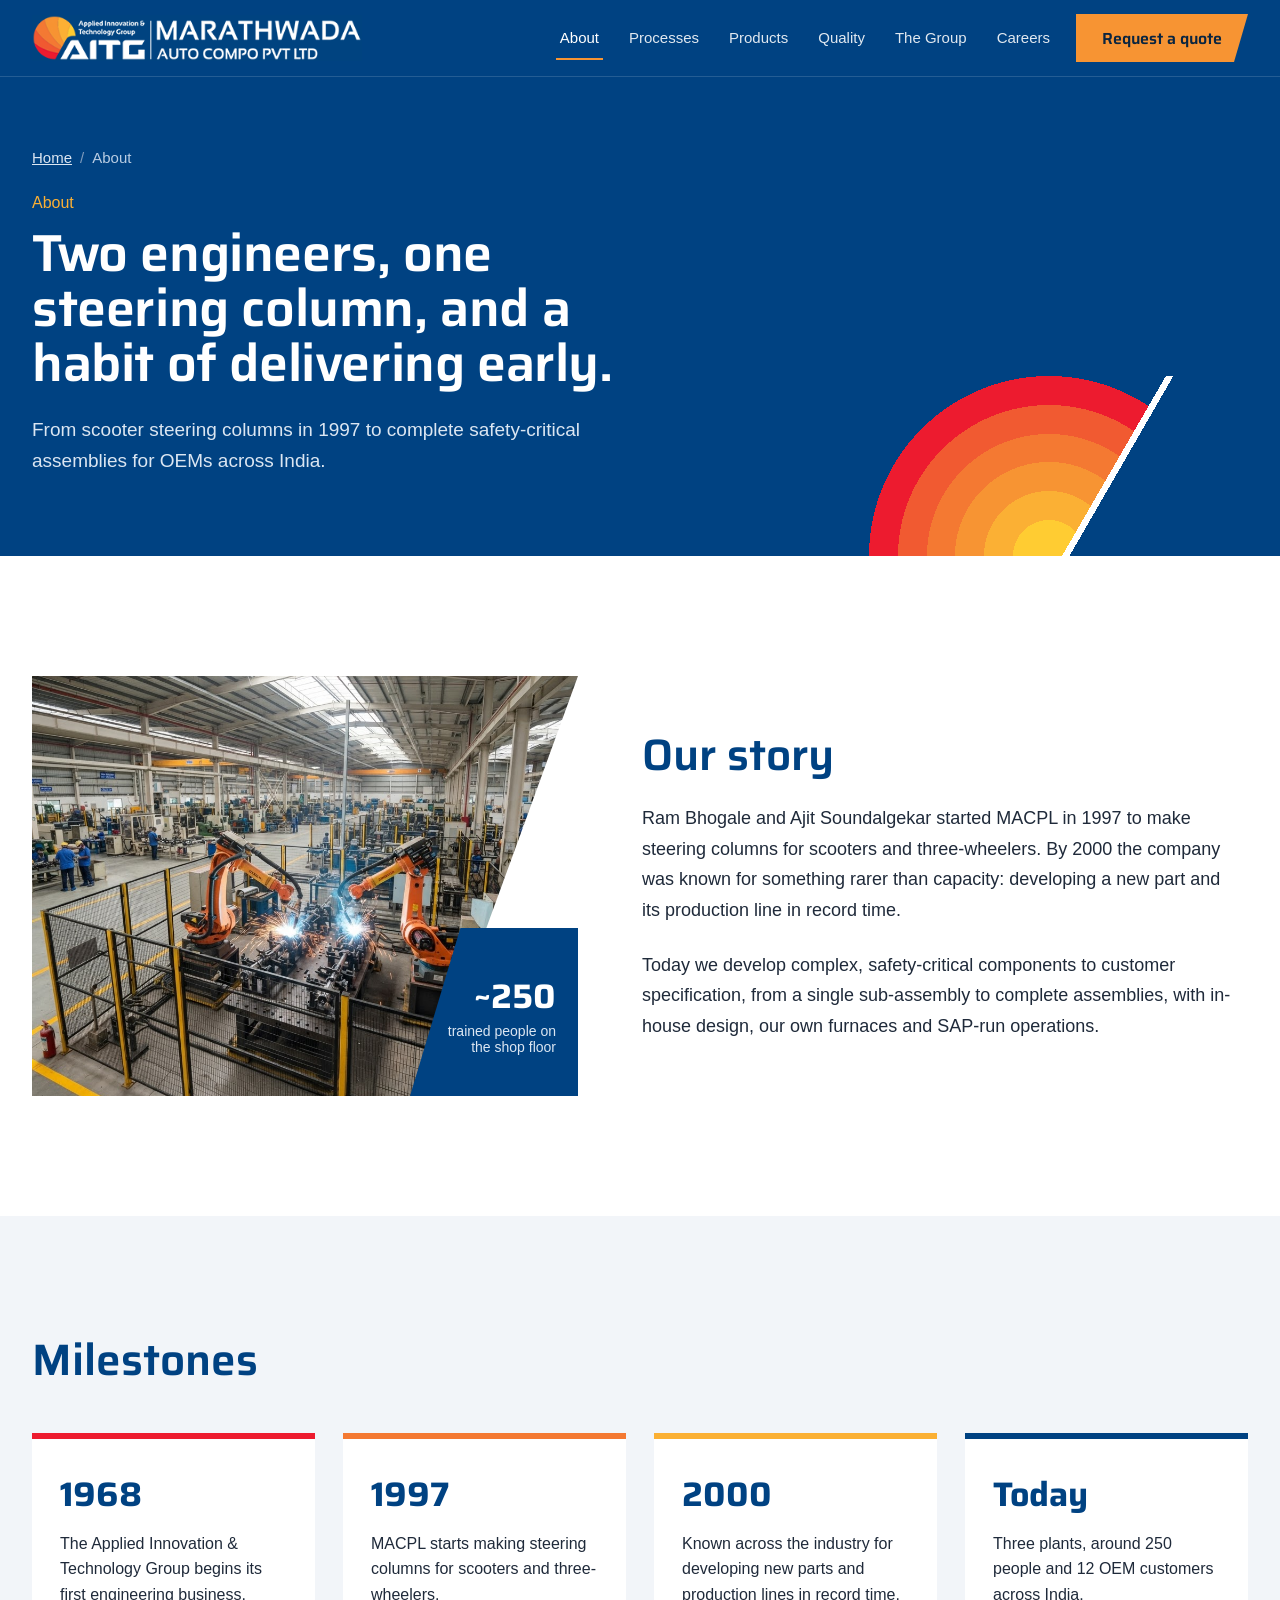
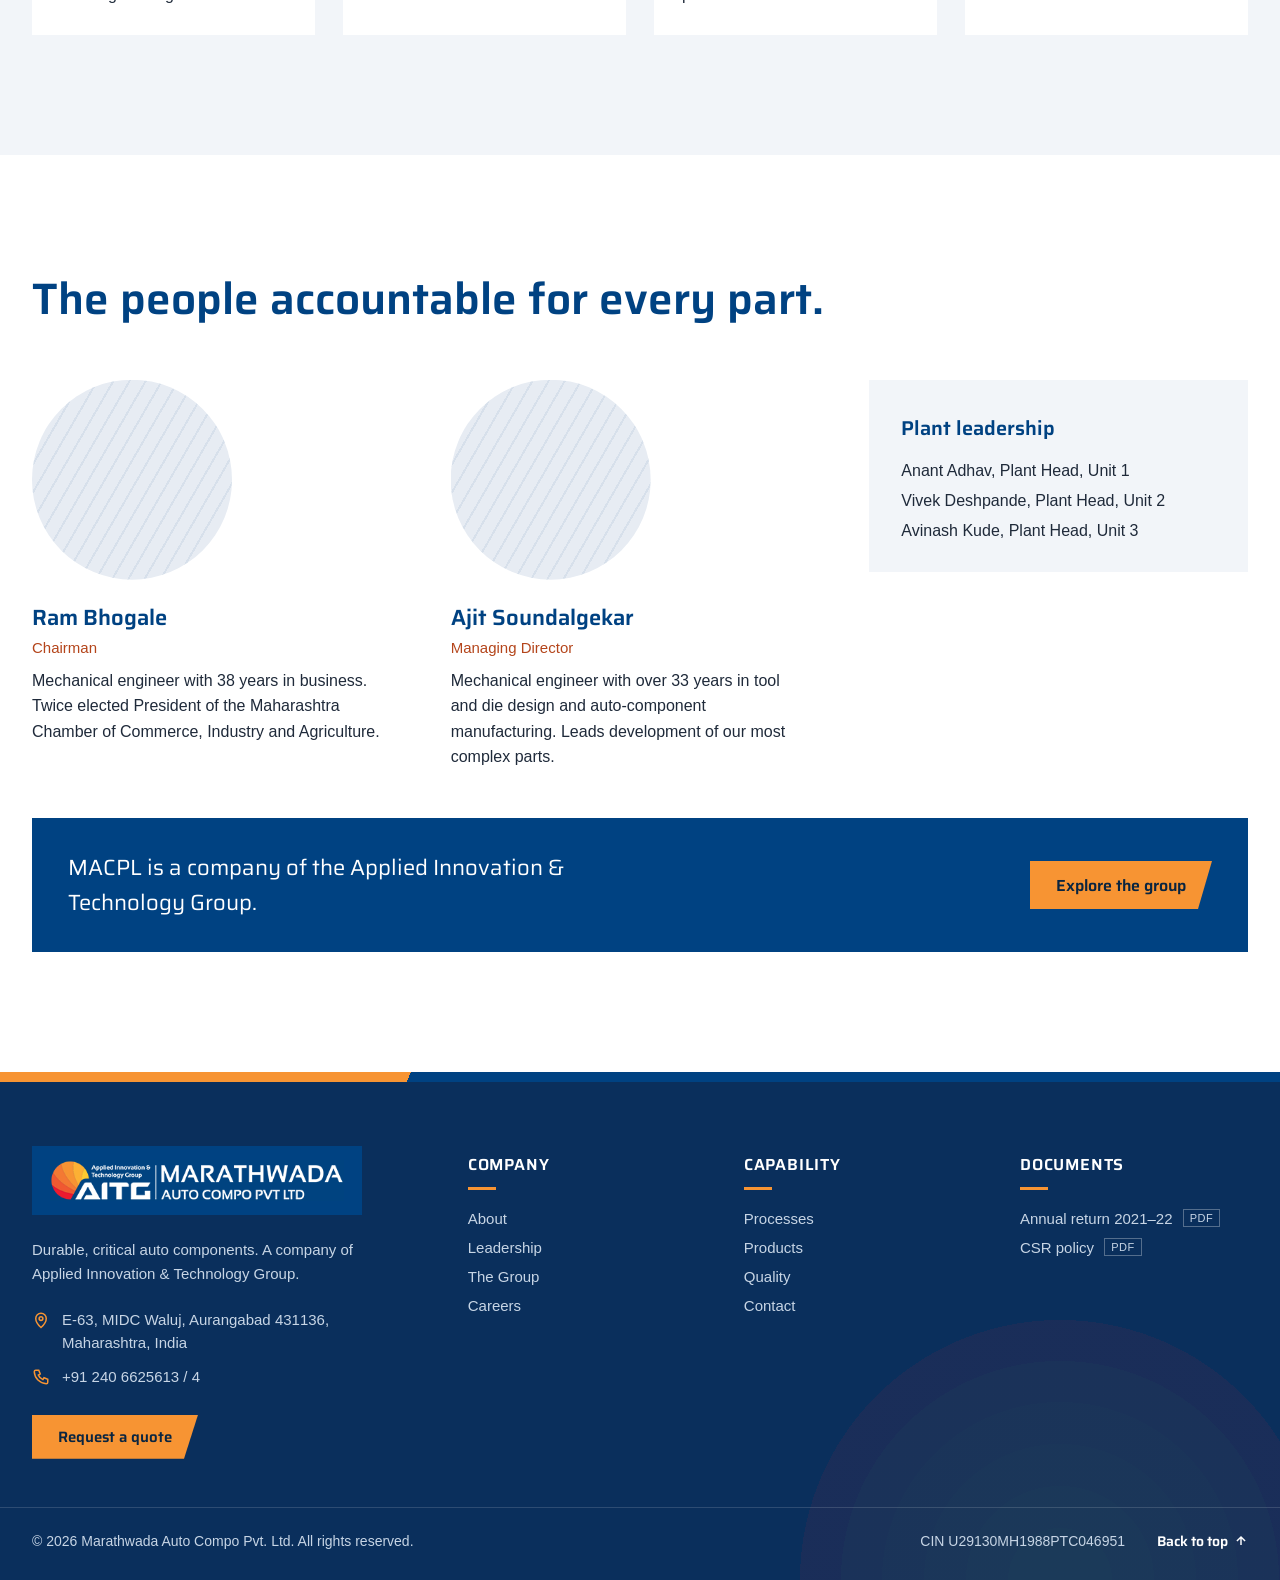
==== commit b3f34e6f: "Use the AITG-MACPL logo and a brand-blue navbar Replace the drawn header lockup (sun mark, AITG text" ====
--- a/about.html
+++ b/about.html
@@ -21,11 +21,8 @@
 <header class="site-header">
   <div class="wrap" style="position:relative">
     <a class="brand" href="index.html" aria-label="Marathwada Auto Compo home">
-      <!-- Replace this lockup with the master AITG–MACPL logo artwork (SVG) from the brand custodian -->
-      <img src="assets/images/sun-mark.svg" width="46" height="40" alt="">
-      <span class="brand-aitg">AITG</span>
-      <span class="brand-rule"></span>
-      <span class="brand-name"><b>MARATHWADA</b><small>AUTO COMPO PVT LTD</small></span>
+      <!-- AITG–MACPL logo: replace assets/images/macpl-logo.png with high-res or SVG master artwork from the brand custodian -->
+      <img class="brand-logo" src="assets/images/macpl-logo.png" width="419" height="58" alt="">
     </a>
     <button class="menu-btn" aria-label="Open menu" aria-expanded="false" aria-controls="site-nav">
       <svg width="26" height="26" viewBox="0 0 24 24" fill="none" stroke="currentColor" stroke-width="2" aria-hidden="true"><path d="M3 6h18M3 12h18M3 18h18"/></svg>
@@ -116,10 +113,7 @@
   <div class="wrap foot">
     <div class="foot-about">
       <a class="brand foot-brand" href="index.html" aria-label="Marathwada Auto Compo home">
-        <img src="assets/images/sun-mark.svg" width="46" height="40" alt="">
-        <span class="brand-aitg">AITG</span>
-        <span class="brand-rule"></span>
-        <span class="brand-name"><b>MARATHWADA</b><small>AUTO COMPO PVT LTD</small></span>
+        <img class="brand-logo" src="assets/images/macpl-logo.png" width="419" height="58" alt="">
       </a>
       <p>Durable, critical auto components. A company of Applied Innovation &amp; Technology Group.</p>
       <ul class="foot-contact">
--- a/assets/css/style.css
+++ b/assets/css/style.css
@@ -25,18 +25,14 @@
 :focus-visible{outline:3px solid var(--o4);outline-offset:2px}
 
 /* Header */
-.site-header{position:sticky;top:0;z-index:50;background:#fff;border-bottom:1px solid var(--line)}
+.site-header{position:sticky;top:0;z-index:50;background:var(--blue);border-bottom:1px solid rgba(255,255,255,.14)}
 .site-header .wrap{display:flex;align-items:center;justify-content:space-between;gap:16px;padding-top:14px;padding-bottom:14px}
-.brand{display:flex;align-items:center;gap:12px;text-decoration:none}
-.brand-aitg{font-family:var(--head);font-weight:700;font-size:24px;letter-spacing:1px;color:var(--blue)}
-.brand-rule{width:1px;height:30px;background:var(--blue)}
-.brand-name{display:flex;flex-direction:column;line-height:1.05;color:var(--blue);font-family:var(--head)}
-.brand-name b{font-size:17px;letter-spacing:.5px;font-weight:600}
-.brand-name small{font-size:11px;letter-spacing:.6px}
-.nav{display:flex;align-items:center;gap:22px}
-.nav a.navlink{color:var(--ink);text-decoration:none;font-size:15px;padding:12px 4px;border-bottom:2px solid transparent}
-.nav a.navlink:hover{color:var(--blue);border-bottom-color:var(--o3)}
-.menu-btn{display:none;background:none;border:0;width:48px;height:48px;cursor:pointer;color:var(--blue)}
+.brand{display:block;flex:0 1 330px;min-width:0;text-decoration:none}
+.brand-logo{display:block;width:100%;height:auto}
+.nav{display:flex;flex:none;align-items:center;gap:22px}
+.nav a.navlink{color:rgba(255,255,255,.88);text-decoration:none;font-size:15px;padding:12px 4px;border-bottom:2px solid transparent}
+.nav a.navlink:hover{color:#fff;border-bottom-color:var(--o3)}
+.menu-btn{display:none;flex:none;background:none;border:0;width:48px;height:48px;cursor:pointer;color:#fff}
 
 /* Buttons */
 .btn{display:inline-flex;align-items:center;justify-content:center;min-height:48px;padding:0 26px;font-family:var(--head);font-weight:600;font-size:16px;text-decoration:none;border:0;cursor:pointer;clip-path:polygon(0 0,100% 0,calc(100% - 14px) 100%,0 100%)}
@@ -189,8 +185,7 @@
 .brand-bar{height:10px;background:linear-gradient(115deg,var(--o3) 0 32%,var(--blue) 32% 100%)}
 .foot,.legal{position:relative;z-index:1}
 .foot{display:grid;grid-template-columns:minmax(0,1.7fr) repeat(3,minmax(0,1fr));gap:48px;padding-top:64px;padding-bottom:48px;font-size:15px}
-.foot-brand .brand-aitg,.foot-brand .brand-name{color:#fff}
-.foot-brand .brand-rule{background:rgba(255,255,255,.6)}
+.foot-brand{display:inline-block;width:330px;max-width:100%;padding:14px 18px;background:var(--blue)}
 .foot-about p{margin:20px 0 0;line-height:1.65;max-width:42ch}
 .foot-contact{list-style:none;margin:22px 0 0;padding:0;display:flex;flex-direction:column;gap:12px;line-height:1.5}
 .foot-contact li{display:flex;gap:12px;align-items:flex-start}
@@ -211,7 +206,7 @@
 .to-top:hover{color:var(--o4)}
 
 /* Multipage: current page in nav */
-.nav a.navlink[aria-current="page"]{color:var(--blue);border-bottom-color:var(--o3)}
+.nav a.navlink[aria-current="page"]{color:#fff;border-bottom-color:var(--o3)}
 
 /* Page hero (inner pages) */
 .page-hero{position:relative;background:var(--blue);color:#fff;overflow:hidden}
@@ -291,9 +286,9 @@
   .foot{grid-template-columns:repeat(3,minmax(0,1fr))}
   .foot-about{grid-column:1/-1}
   .menu-btn{display:inline-flex;align-items:center;justify-content:center}
-  .nav{display:none;position:absolute;left:0;right:0;top:100%;background:#fff;flex-direction:column;align-items:stretch;gap:0;padding:8px 32px 24px;border-bottom:1px solid var(--line)}
+  .nav{display:none;position:absolute;left:0;right:0;top:100%;background:var(--blue);flex-direction:column;align-items:stretch;gap:0;padding:8px 32px 24px;border-bottom:1px solid rgba(255,255,255,.14)}
   .nav.open{display:flex}
-  .nav a.navlink{padding:14px 0;border-bottom:1px solid var(--line)}
+  .nav a.navlink{padding:14px 0;border-bottom:1px solid rgba(255,255,255,.14)}
   .nav .btn{margin-top:16px}
 }
 @media (max-width:820px){
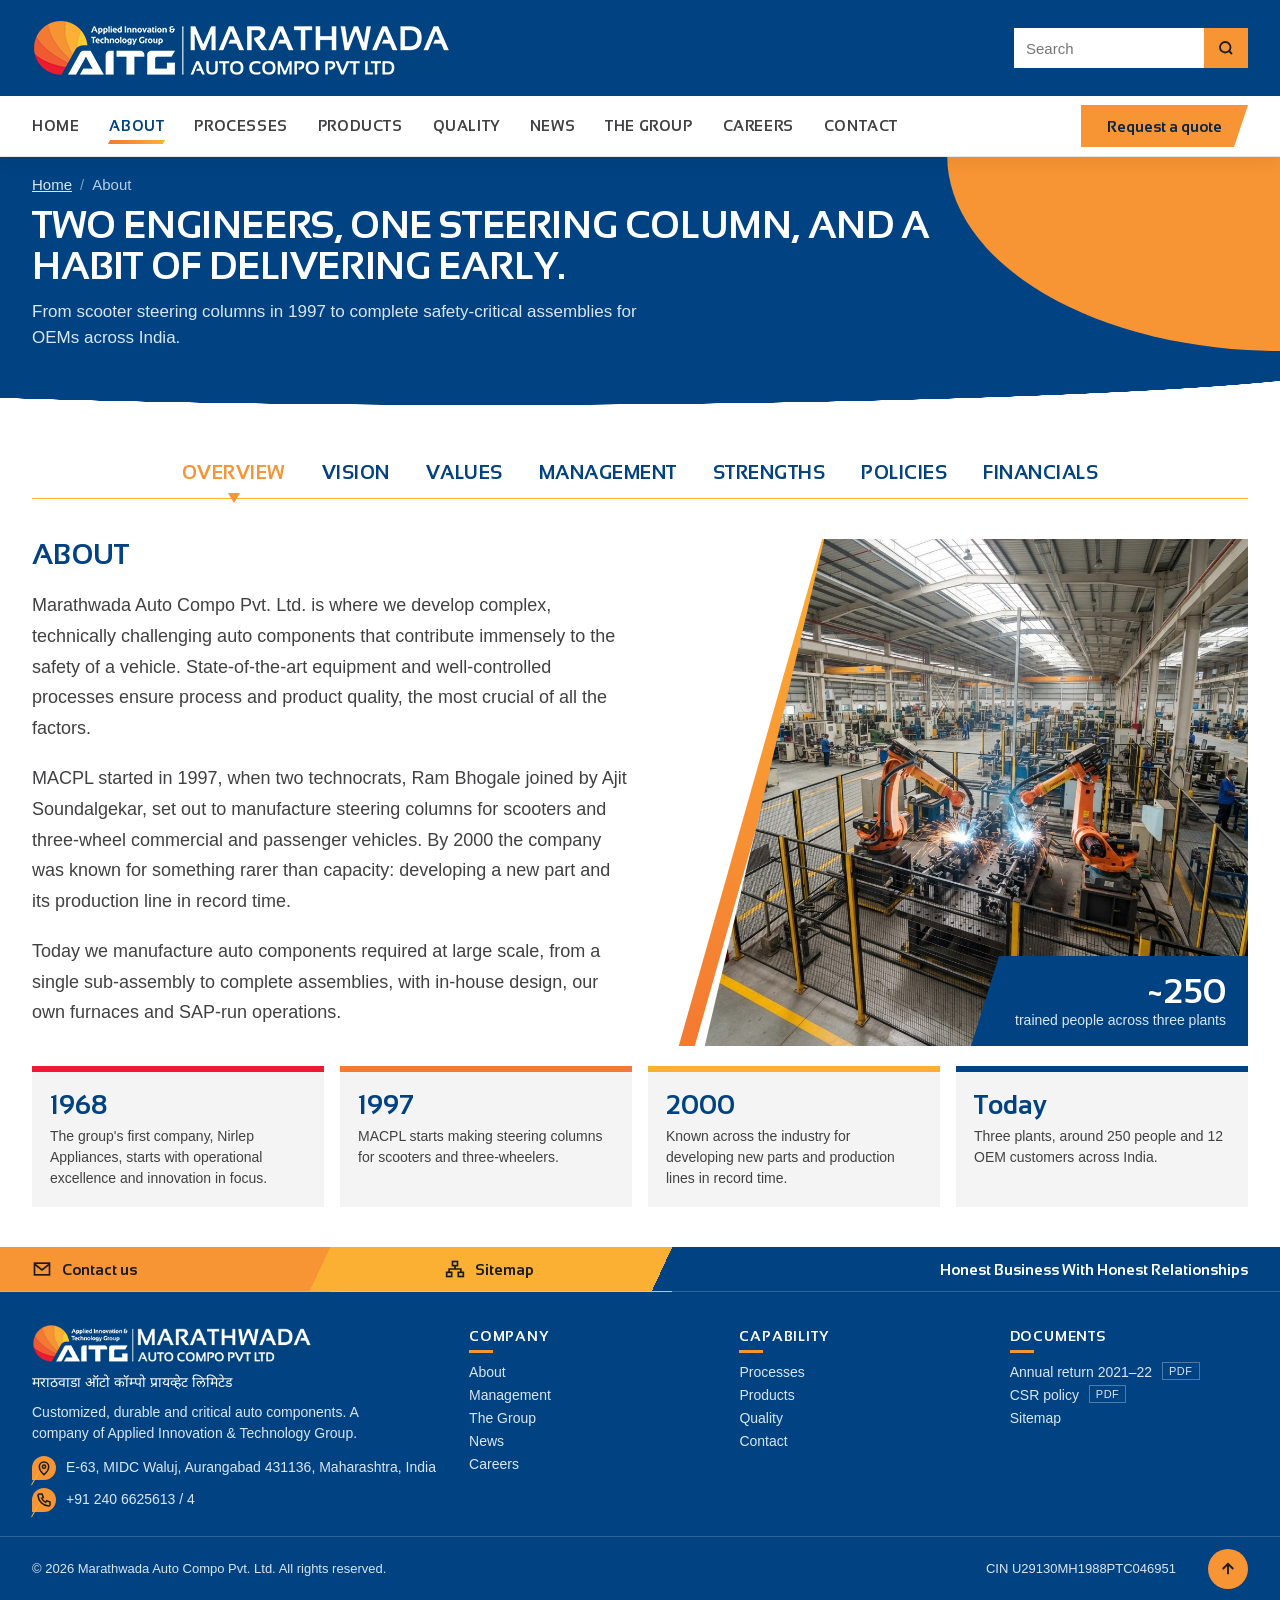
==== commit d80f5ab5: "Apply the AITG brand manual and current-site content - Header: logo masthead with search, new menu b" ====
--- a/about.html
+++ b/about.html
@@ -3,39 +3,48 @@
 <head>
 <meta charset="utf-8">
 <meta name="viewport" content="width=device-width, initial-scale=1">
-<title>About us | Marathwada Auto Compo Pvt. Ltd.</title>
-<meta name="description" content="MACPL was founded in 1997 by engineers Ram Bhogale and Ajit Soundalgekar to make steering columns. Today it develops safety-critical auto components at three plants in MIDC Waluj, Aurangabad.">
+<title>About MACPL | Vision, values, management and strengths</title>
+<meta name="description" content="Marathwada Auto Compo develops complex, safety-critical auto components. Founded in 1997 by Ram Bhogale and Ajit Soundalgekar. Our vision, values, management, strengths and financials.">
 <meta name="theme-color" content="#004282">
-<meta property="og:title" content="About us | Marathwada Auto Compo Pvt. Ltd.">
-<meta property="og:description" content="MACPL was founded in 1997 by engineers Ram Bhogale and Ajit Soundalgekar to make steering columns. Today it develops safety-critical auto components at three plants in MIDC Waluj, Aurangabad.">
-<meta property="og:type" content="website">
-<link rel="icon" type="image/svg+xml" href="assets/images/sun-mark.svg">
+<link rel="icon" type="image/png" href="assets/images/favicon.png">
+<link rel="preload" href="assets/fonts/sansation-latin-700.woff2" as="font" type="font/woff2" crossorigin>
 <link rel="preconnect" href="https://fonts.googleapis.com">
 <link rel="preconnect" href="https://fonts.gstatic.com" crossorigin>
-<link rel="stylesheet" href="https://fonts.googleapis.com/css2?family=Saira:wght@400;500;600;700&amp;display=swap">
+<link rel="stylesheet" href="https://fonts.googleapis.com/css2?family=Noto+Sans+Devanagari:wght@400;600&amp;display=swap">
 <link rel="stylesheet" href="assets/css/style.css">
 </head>
 <body>
 <a class="skip" href="#main">Skip to content</a>
 
 <header class="site-header">
-  <div class="wrap" style="position:relative">
-    <a class="brand" href="index.html" aria-label="Marathwada Auto Compo home">
-      <!-- AITG–MACPL logo: replace assets/images/macpl-logo.png with high-res or SVG master artwork from the brand custodian -->
-      <img class="brand-logo" src="assets/images/macpl-logo.png" width="419" height="58" alt="">
-    </a>
-    <button class="menu-btn" aria-label="Open menu" aria-expanded="false" aria-controls="site-nav">
-      <svg width="26" height="26" viewBox="0 0 24 24" fill="none" stroke="currentColor" stroke-width="2" aria-hidden="true"><path d="M3 6h18M3 12h18M3 18h18"/></svg>
-    </button>
+  <div class="masthead">
+    <div class="wrap">
+      <a class="brand" href="index.html">
+        <!-- AITG–MACPL logo: replace with the master artwork (SVG) from the brand custodian; never redraw it (manual p.12) -->
+        <img class="brand-logo" src="assets/images/macpl-logo.png" width="419" height="58" alt="AITG Marathwada Auto Compo Pvt Ltd, home">
+      </a>
+      <form class="search" action="search.html" role="search"><label class="sr" for="q">Search the site</label><input id="q" name="q" type="search" placeholder="Search"><button type="submit" aria-label="Search"><svg width="18" height="18" viewBox="0 0 24 24" fill="none" stroke="currentColor" stroke-width="2.4" aria-hidden="true"><circle cx="11" cy="11" r="7"/><path d="m20 20-4-4"/></svg></button></form>
+      <button class="menu-btn" aria-label="Open menu" aria-expanded="false" aria-controls="site-nav">
+        <svg width="26" height="26" viewBox="0 0 24 24" fill="none" stroke="currentColor" stroke-width="2" aria-hidden="true"><path d="M3 6h18M3 12h18M3 18h18"/></svg>
+      </button>
+    </div>
+  </div>
+  <div class="navbar">
+    <div class="wrap">
     <nav id="site-nav" class="nav" aria-label="Main">
+      <a class="navlink" href="index.html">Home</a>
       <a class="navlink" href="about.html" aria-current="page">About</a>
       <a class="navlink" href="processes.html">Processes</a>
       <a class="navlink" href="products.html">Products</a>
       <a class="navlink" href="quality.html">Quality</a>
+      <a class="navlink" href="news.html">News</a>
       <a class="navlink" href="group.html">The Group</a>
       <a class="navlink" href="careers.html">Careers</a>
-      <a class="btn btn-sun" href="contact.html">Request a quote</a>
+      <a class="navlink" href="contact.html">Contact</a>
+      <a class="btn btn-sun nav-cta" href="contact.html">Request a quote</a>
+      <form class="search" action="search.html" role="search"><label class="sr" for="q-m">Search the site</label><input id="q-m" name="q" type="search" placeholder="Search"><button type="submit" aria-label="Search"><svg width="18" height="18" viewBox="0 0 24 24" fill="none" stroke="currentColor" stroke-width="2.4" aria-hidden="true"><circle cx="11" cy="11" r="7"/><path d="m20 20-4-4"/></svg></button></form>
     </nav>
+    </div>
   </div>
 </header>
 
@@ -44,92 +53,173 @@
 <section class="page-hero">
   <div class="wrap">
     <nav class="crumbs" aria-label="Breadcrumb"><ol><li><a href="index.html">Home</a></li><li aria-current="page">About</li></ol></nav>
-    <p class="eyebrow">About</p>
     <h1>Two engineers, one steering column, and a habit of delivering early.</h1>
     <p class="sub">From scooter steering columns in 1997 to complete safety-critical assemblies for OEMs across India.</p>
   </div>
 </section>
 
-<section class="sec">
-  <div class="wrap split">
-    <div class="about-media">
-      <div class="ph" role="img" aria-label="Robotic welding cell on the Unit 1 shop floor" style="background-image:url(assets/images/photos/sections/shop-floor.jpg)"></div>
-      <div class="about-badge"><b>~250</b><span>trained people on the shop floor</span></div>
-    </div>
-    <div class="about-copy">
-      <h2 class="sec-h">Our story</h2>
-      <p class="lead">Ram Bhogale and Ajit Soundalgekar started MACPL in 1997 to make steering columns for scooters and three-wheelers. By 2000 the company was known for something rarer than capacity: developing a new part and its production line in record time.</p>
-      <p class="lead">Today we develop complex, safety-critical components to customer specification, from a single sub-assembly to complete assemblies, with in-house design, our own furnaces and SAP-run operations.</p>
+<section class="sec-tight">
+  <div class="wrap subnav-layout">
+    <nav class="subnav" aria-label="About MACPL">
+      <a href="#overview">Overview</a>
+      <a href="#vision">Vision</a>
+      <a href="#values">Values</a>
+      <a href="#management">Management</a>
+      <a href="#strengths">Strengths</a>
+      <a href="#policies">Policies</a>
+      <a href="#financials">Financials</a>
+    </nav>
+
+    <div class="subnav-body tabbed">
+      <section data-tab="overview" aria-labelledby="h-overview">
+        <div class="overview">
+        <div>
+        <h2 id="h-overview" class="sec-h">About</h2>
+        <p class="lead">Marathwada Auto Compo Pvt. Ltd. is where we develop complex, technically challenging auto components that contribute immensely to the safety of a vehicle. State-of-the-art equipment and well-controlled processes ensure process and product quality, the most crucial of all the factors.</p>
+        <p class="lead">MACPL started in 1997, when two technocrats, Ram Bhogale joined by Ajit Soundalgekar, set out to manufacture steering columns for scooters and three-wheel commercial and passenger vehicles. By 2000 the company was known for something rarer than capacity: developing a new part and its production line in record time.</p>
+        <p class="lead">Today we manufacture auto components required at large scale, from a single sub-assembly to complete assemblies, with in-house design, our own furnaces and SAP-run operations.</p>
+        </div>
+        <figure class="overview-media">
+          <!-- Stand-in photo: replace with a real MACPL shop-floor photo -->
+          <img src="assets/images/photos/sections/shop-floor.jpg" alt="Robotic welding cells on the Unit 1 shop floor" loading="lazy">
+          <figcaption><b>~250</b><span>trained people across three plants</span></figcaption>
+        </figure>
+        </div>
+        <div class="milestones">
+          <div class="milestone" style="border-top-color:#ED1B2F"><b>1968</b><p>The group's first company, Nirlep Appliances, starts with operational excellence and innovation in focus.</p></div>
+          <div class="milestone" style="border-top-color:#F47932"><b>1997</b><p>MACPL starts making steering columns for scooters and three-wheelers.</p></div>
+          <div class="milestone" style="border-top-color:#FBB034"><b>2000</b><p>Known across the industry for developing new parts and production lines in record time.</p></div>
+          <div class="milestone" style="border-top-color:#004282"><b>Today</b><p>Three plants, around 250 people and 12 OEM customers across India.</p></div>
+        </div>
+      </section>
+
+      <section data-tab="vision" aria-labelledby="h-vision">
+        <h2 id="h-vision" class="sec-h">Vision</h2>
+        <p class="lead">Our vision helps us remember where we aim to go as a group, and channel our collective energies to get there.</p>
+        <div class="vision-panel">
+          <p class="vision">
+            <span class="va">To be a well respected</span>
+            <span class="vb">Innovative Group</span>
+            <span class="va">that is most preferred as a</span>
+            <span class="vc"><i aria-hidden="true">‹‹‹‹</i>partner in progress<i aria-hidden="true">››››</i></span>
+            <span class="vd"><span aria-hidden="true">Gl<svg class="globe" viewBox="0 0 24 24"><defs><clipPath id="globe-a"><circle cx="12" cy="12" r="11"/></clipPath></defs><g clip-path="url(#globe-a)"><rect width="24" height="4" fill="#ED1B2F"/><rect y="4.6" width="24" height="3.2" fill="#F15A31"/><rect y="8.4" width="24" height="3.2" fill="#F47932"/><rect y="12.2" width="24" height="3.2" fill="#F79433"/><rect y="16" width="24" height="3.2" fill="#FBB034"/><rect y="19.8" width="24" height="4.2" fill="#FFCC32"/></g></svg>bally</span><span class="sr">Globally</span></span>
+          </p>
+        </div>
+      </section>
+
+      <section data-tab="values" aria-labelledby="h-values">
+        <h2 id="h-values" class="sec-h">Values</h2>
+        <p class="lead">The six shaded sections of our rising sun, each a different golden hue, stand for the six values every company of the group holds in common.</p>
+        <ul class="values">
+          <li class="v1"><span class="num">01</span>
+            <b class="wm"><span class="sr">Integrity</span><span aria-hidden="true">iNTEGRITY</span></b>
+            <ul><li>We understand integrity as “Say what you believe and do what you say”.</li><li>Integrity of people working with the group companies will be of the highest order.</li><li>We will respect the integrity of others as much as we value our own.</li></ul></li>
+          <li class="v2"><span class="num">02</span>
+            <b class="wm"><span class="sr">Commitment</span><span aria-hidden="true">[COMMITMENT]</span></b>
+            <ul><li>For us, commitment is complete devotion to work and responsibility.</li><li>Our commitment will shine through every action and interaction, making us the most reliable partners.</li></ul></li>
+          <li class="v3"><span class="num">03</span>
+            <b class="wm"><span class="sr">Compassion</span><span aria-hidden="true">COMPASS<span class="mk mk-top">I<svg viewBox="0 0 24 22"><path d="M12 21 2.6 11.6A5.6 5.6 0 0 1 12 4.4a5.6 5.6 0 0 1 9.4 7.2Z" fill="currentColor"/></svg></span>ON</span></b>
+            <ul><li>Compassion is the kind concern for all human beings.</li><li>People, our biggest assets, will always be valued and respected.</li><li>Irrespective of capability, gender or class, we shall respect every human for who they are.</li></ul></li>
+          <li class="v4"><span class="num">04</span>
+            <b class="wm"><span class="sr">Passion</span><span aria-hidden="true">PASS<span class="mk mk-top">I<svg viewBox="0 0 24 24"><path d="M12 1c1 4.5 7 6.5 7 13a7 7 0 0 1-14 0c0-3.5 2-5.6 3.4-6.8 0 2.4 1.2 3.6 2.4 3.6C10.8 6.5 12 4.5 12 1z" fill="currentColor"/></svg></span>ON</span></b>
+            <ul><li>Passion for us is the intense desire that urges us to do more than expected.</li><li>Through our passion and enthusiasm, we will always strive to do things beyond the ordinary.</li><li>All our endeavours will lead to sustainable overall growth.</li></ul></li>
+          <li class="v5"><span class="num">05</span>
+            <b class="wm"><span class="sr">Innovation</span><span aria-hidden="true">INN<span class="mk mk-under">O<svg viewBox="0 0 24 12"><rect x="4" y="0" width="16" height="2.6" rx="1.3" fill="currentColor"/><rect x="6" y="4.4" width="12" height="2.6" rx="1.3" fill="currentColor"/><rect x="8.5" y="8.8" width="7" height="2.6" rx="1.3" fill="currentColor"/></svg></span>VATION</span></b>
+            <ul><li>Innovation is the spirit of generating and exploring novel ideas.</li><li>We will be fearless in our pursuit of the new and unknown.</li><li>We will build a culture of experimentation at all levels, leading to applied innovation.</li></ul></li>
+          <li class="v6"><span class="num">06</span>
+            <b class="wm"><span class="sr">Proud of roots</span><span aria-hidden="true">PR<span class="mk mk-star"><svg viewBox="0 0 24 24"><circle cx="12" cy="12" r="10.2" fill="none" stroke="currentColor" stroke-width="3"/><path d="m12 6.2 1.7 3.9 4.2.4-3.2 2.8.9 4.1L12 15.3l-3.6 2.1.9-4.1-3.2-2.8 4.2-.4z" fill="currentColor"/></svg></span>UD OF ROOTS</span></b>
+            <ul><li>We are proud of who we are and where we belong: our ethnicity, culture and legacy.</li><li>We will always track global trends to understand and predict change.</li><li>With our feet firmly on the ground and our values intact, we will adapt as changing times require.</li></ul></li>
+        </ul>
+      </section>
+
+      <section data-tab="management" aria-labelledby="h-management">
+        <h2 id="h-management" class="sec-h">Management</h2>
+        <div class="people">
+          <div class="person">
+            <div class="ph avatar" role="img" aria-label="Portrait of Ram Bhogale (placeholder)"></div>
+            <h3>Ram Bhogale</h3><p class="role">Chairman</p>
+            <p class="bio">Mechanical engineer with 38 years in business. Twice elected President of the Maharashtra Chamber of Commerce, Industry and Agriculture.</p>
+          </div>
+          <div class="person">
+            <div class="ph avatar" role="img" aria-label="Portrait of Ajit Soundalgekar (placeholder)"></div>
+            <h3>Ajit Soundalgekar</h3><p class="role">Managing Director</p>
+            <p class="bio">Mechanical engineer with over 33 years in tool and die design and auto-component manufacturing. Leads development of our most complex parts.</p>
+          </div>
+          <div class="plant">
+            <h3>Plant leadership</h3>
+            <ul>
+              <li>Anant Adhav, Plant Head, Unit 1</li>
+              <li>Vivek Deshpande, Plant Head, Unit 2</li>
+              <li>Avinash Kude, Plant Head, Unit 3</li>
+            </ul>
+          </div>
+        </div>
+      </section>
+
+      <section data-tab="strengths" aria-labelledby="h-strengths">
+        <h2 id="h-strengths" class="sec-h">Strengths</h2>
+        <p class="lead">Our expertise lies in fast development of a component and its manufacturing line to the customer's specifications and requirements.</p>
+        <ul class="strengths">
+          <li><b>Fast development</b><span>A new part and its production line, developed in record time to the customer's specification.</span></li>
+          <li><b>Mass manufacturing</b><span>From part manufacturing to complete assemblies, at the volumes OEMs need.</span></li>
+          <li><b>In-house design</b><span>Fixtures, tooling and furnaces designed by our own engineers.</span></li>
+          <li><b>Robotic cells</b><span>Robotic welding and a robotic hot tube-bending cell. Each bending line runs 2,000+ parts a day.</span></li>
+          <li><b>In-house alloy</b><span>Aluminium alloy made in-house for gravity die casting, cutting material cost substantially.</span></li>
+          <li><b>TPM for over a decade</b><span>Measured every day on product, quality, cost, delivery, safety and morale.</span></li>
+          <li><b>SAP-enabled operations</b><span>One flow of information from order to dispatch.</span></li>
+          <li><b>USD 10 million in assets</b><span>Invested in fixed plant and machinery across three units in MIDC Waluj.</span></li>
+        </ul>
+      </section>
+
+      <section data-tab="policies" aria-labelledby="h-policies">
+        <h2 id="h-policies" class="sec-h">Policies</h2>
+        <p class="lead">“We strive for customer satisfaction through consistency in product quality, using equipment and processes capable of delivering the required productivity.”</p>
+        <p class="lead">We are committed to customer satisfaction, conserving the environment, occupational health and safety, and legal compliance, and we are ISO 9001, ISO 14001 and OHSAS 18001 certified.</p>
+        <a class="sec-link" href="quality.html#policy">Read our integrated management policy</a>
+      </section>
+
+      <section data-tab="financials" aria-labelledby="h-financials">
+        <h2 id="h-financials" class="sec-h">Financials</h2>
+        <ul class="doc-list">
+          <li><a href="https://www.macpl-aitg.co/images/financials/MACPL-Annual-Return-2021-2022.pdf">Annual return 2021–22 <em>PDF</em></a></li>
+          <li><a href="https://www.macpl-aitg.co/images/financials/MACPL-CSR-Policy-2022.pdf">CSR policy <em>PDF</em></a></li>
+        </ul>
+      </section>
     </div>
   </div>
 </section>
 
-<section class="sec bg-soft">
-  <div class="wrap">
-    <h2 class="sec-h">Milestones</h2>
-    <div class="milestones">
-      <div class="milestone" style="border-top-color:#ED1B2F"><b>1968</b><p>The Applied Innovation &amp; Technology Group begins its first engineering business.</p></div>
-      <div class="milestone" style="border-top-color:#F47932"><b>1997</b><p>MACPL starts making steering columns for scooters and three-wheelers.</p></div>
-      <div class="milestone" style="border-top-color:#FBB034"><b>2000</b><p>Known across the industry for developing new parts and production lines in record time.</p></div>
-      <div class="milestone" style="border-top-color:#004282"><b>Today</b><p>Three plants, around 250 people and 12 OEM customers across India.</p></div>
-    </div>
-  </div>
-</section>
-
-<section id="leadership" class="sec">
-  <div class="wrap">
-    <h2 class="sec-h">The people accountable for every part.</h2>
-    <div class="people">
-      <div class="person">
-        <div class="ph avatar" role="img" aria-label="Portrait of Ram Bhogale (placeholder)"></div>
-        <h3>Ram Bhogale</h3><p class="role">Chairman</p>
-        <p class="bio">Mechanical engineer with 38 years in business. Twice elected President of the Maharashtra Chamber of Commerce, Industry and Agriculture.</p>
-      </div>
-      <div class="person">
-        <div class="ph avatar" role="img" aria-label="Portrait of Ajit Soundalgekar (placeholder)"></div>
-        <h3>Ajit Soundalgekar</h3><p class="role">Managing Director</p>
-        <p class="bio">Mechanical engineer with over 33 years in tool and die design and auto-component manufacturing. Leads development of our most complex parts.</p>
-      </div>
-      <div class="plant">
-        <h3>Plant leadership</h3>
-        <ul>
-          <li>Anant Adhav, Plant Head, Unit 1</li>
-          <li>Vivek Deshpande, Plant Head, Unit 2</li>
-          <li>Avinash Kude, Plant Head, Unit 3</li>
-        </ul>
-      </div>
-    </div>
-    <div class="cta-band">
-      <p>MACPL is a company of the Applied Innovation &amp; Technology Group.</p>
-      <a class="btn btn-sun" href="group.html">Explore the group</a>
-    </div>
-  </div>
-</section>
-
 </main>
 
 <footer class="site-footer">
-  <div class="brand-bar"></div>
+  <div class="foot-strip">
+    <div class="wrap">
+      <a class="fs-contact" href="contact.html"><svg width="20" height="20" viewBox="0 0 24 24" fill="none" stroke="currentColor" stroke-width="2" aria-hidden="true"><rect x="3" y="5" width="18" height="14"/><path d="m3 6 9 7 9-7"/></svg>Contact us</a>
+      <a class="fs-map" href="sitemap.html"><svg width="20" height="20" viewBox="0 0 24 24" fill="none" stroke="currentColor" stroke-width="2" aria-hidden="true"><rect x="9" y="3" width="6" height="5"/><rect x="2" y="16" width="6" height="5"/><rect x="16" y="16" width="6" height="5"/><path d="M12 8v4M5 16v-4h14v4"/></svg>Sitemap</a>
+      <p class="fs-tag">Honest Business With Honest Relationships</p>
+      <!-- "Follow us on" (manual p.35): add official social profile links here once confirmed -->
+    </div>
+  </div>
   <div class="wrap foot">
     <div class="foot-about">
-      <a class="brand foot-brand" href="index.html" aria-label="Marathwada Auto Compo home">
-        <img class="brand-logo" src="assets/images/macpl-logo.png" width="419" height="58" alt="">
+      <a class="brand" href="index.html">
+        <img class="brand-logo" src="assets/images/macpl-logo.png" width="419" height="58" alt="AITG Marathwada Auto Compo Pvt Ltd, home">
       </a>
-      <p>Durable, critical auto components. A company of Applied Innovation &amp; Technology Group.</p>
+      <p class="mr" lang="mr">मराठवाडा ऑटो कॉम्पो प्रायव्हेट लिमिटेड</p>
+      <p>Customized, durable and critical auto components. A company of Applied Innovation &amp; Technology Group.</p>
       <ul class="foot-contact">
-        <li><svg width="18" height="18" viewBox="0 0 24 24" fill="none" stroke="currentColor" stroke-width="2" aria-hidden="true"><path d="M12 22s7-6.2 7-12a7 7 0 1 0-14 0c0 5.8 7 12 7 12z"/><circle cx="12" cy="10" r="2.5"/></svg><span>E-63, MIDC Waluj, Aurangabad 431136, Maharashtra, India</span></li>
-        <li><svg width="18" height="18" viewBox="0 0 24 24" fill="none" stroke="currentColor" stroke-width="2" aria-hidden="true"><path d="M5 3h4l2 5-2.5 1.5a11 11 0 0 0 6 6L16 13l5 2v4a2 2 0 0 1-2 2A17 17 0 0 1 3 5a2 2 0 0 1 2-2z"/></svg><span><a href="tel:+912406625613">+91 240 6625613</a> / <a href="tel:+912406625614">4</a></span></li>
+        <li><span class="ico"><svg width="16" height="16" viewBox="0 0 24 24" fill="none" stroke="currentColor" stroke-width="2.2" aria-hidden="true"><path d="M12 22s7-6.2 7-12a7 7 0 1 0-14 0c0 5.8 7 12 7 12z"/><circle cx="12" cy="10" r="2.5"/></svg></span><span>E-63, MIDC Waluj, Aurangabad 431136, Maharashtra, India</span></li>
+        <li><span class="ico"><svg width="16" height="16" viewBox="0 0 24 24" fill="none" stroke="currentColor" stroke-width="2.2" aria-hidden="true"><path d="M5 3h4l2 5-2.5 1.5a11 11 0 0 0 6 6L16 13l5 2v4a2 2 0 0 1-2 2A17 17 0 0 1 3 5a2 2 0 0 1 2-2z"/></svg></span><span><a href="tel:+912406625613">+91 240 6625613</a> / <a href="tel:+912406625614">4</a></span></li>
       </ul>
-      <a class="btn btn-sun" href="contact.html">Request a quote</a>
-    </div>
-    <div class="col"><h2>Company</h2><a href="about.html">About</a><a href="about.html#leadership">Leadership</a><a href="group.html">The Group</a><a href="careers.html">Careers</a></div>
+    </div>
+    <div class="col"><h2>Company</h2><a href="about.html">About</a><a href="about.html#management">Management</a><a href="group.html">The Group</a><a href="news.html">News</a><a href="careers.html">Careers</a></div>
     <div class="col"><h2>Capability</h2><a href="processes.html">Processes</a><a href="products.html">Products</a><a href="quality.html">Quality</a><a href="contact.html">Contact</a></div>
-    <div class="col"><h2>Documents</h2><a href="https://www.macpl-aitg.co/images/financials/MACPL-Annual-Return-2021-2022.pdf">Annual return 2021–22 <em>PDF</em></a><a href="https://www.macpl-aitg.co/images/financials/MACPL-CSR-Policy-2022.pdf">CSR policy <em>PDF</em></a></div>
+    <div class="col"><h2>Documents</h2><a href="https://www.macpl-aitg.co/images/financials/MACPL-Annual-Return-2021-2022.pdf">Annual return 2021–22 <em>PDF</em></a><a href="https://www.macpl-aitg.co/images/financials/MACPL-CSR-Policy-2022.pdf">CSR policy <em>PDF</em></a><a href="sitemap.html">Sitemap</a></div>
   </div>
   <div class="wrap legal">
     <span>© <span id="year">2026</span> Marathwada Auto Compo Pvt. Ltd. All rights reserved.</span>
     <span>CIN U29130MH1988PTC046951</span>
-    <a class="to-top" href="#">Back to top <svg width="14" height="14" viewBox="0 0 24 24" fill="none" stroke="currentColor" stroke-width="2.5" aria-hidden="true"><path d="M12 19V5M5 12l7-7 7 7"/></svg></a>
+    <a class="to-top" href="#" aria-label="Back to top" title="Back to top"><svg width="18" height="18" viewBox="0 0 24 24" fill="none" stroke="currentColor" stroke-width="2.5" aria-hidden="true"><path d="M12 19V5M5 12l7-7 7 7"/></svg></a>
   </div>
 </footer>
 
--- a/assets/css/style.css
+++ b/assets/css/style.css
@@ -1,13 +1,20 @@
 /* MACPL website — brand tokens from AITG Brand Identity Guidelines */
+/* Sansation: corporate typeface (manual p.21), OFL webfont via Fontsource */
+@font-face{font-family:"Sansation";font-style:normal;font-weight:400;font-display:swap;src:url(../fonts/sansation-latin-400.woff2) format("woff2")}
+@font-face{font-family:"Sansation";font-style:normal;font-weight:700;font-display:swap;src:url(../fonts/sansation-latin-700.woff2) format("woff2")}
 :root{
-  --blue:#004282;        /* Pantone 287C */
-  --navy:#0a2f5c;
-  --red:#ED1B2F; --o1:#F15A31; --o2:#F47932; /* Pantone 152C */
+  --blue:#004282;        /* Pantone 287C — Confident & Expert Blue */
+  --red:#ED1B2F; --o1:#F15A31; --o2:#F47932; /* Pantone 152C — Luminous & Determined Orange */
   --o3:#F79433; --o4:#FBB034; --yellow:#FFCC32;
-  --ink:#1f2a3a; --muted:#4a5568; --soft:#f2f5f9; --line:#e3e8ef;
-  --rust:#b4451b; /* accessible orange for small text on white */
-  --head:"Sansation","Saira","Trebuchet MS",sans-serif;
-  --body:"Trebuchet MS","Segoe UI",sans-serif;
+  --ink:#414042;         /* Black 80% — body text (manual p.27) */
+  --muted:#58595b;       /* Black 70% */
+  --soft:#f4f4f4; --line:#e6e7e8;
+  --on-sun:#1b1b1b;      /* text on the six sun hues */
+  --head:"Sansation","Trebuchet MS",sans-serif;
+  --body:"Trebuchet MS","Segoe UI",sans-serif;   /* electronic typeface (manual p.21) */
+  --sec-y:40px;          /* top/bottom padding of every content section */
+  --stack:20px;          /* gap between a heading and what follows it */
+  --deva:"Noto Sans Devanagari","Trebuchet MS",sans-serif; /* print uses Shree-Dev-1097 */
 }
 *{box-sizing:border-box}
 [hidden]{display:none!important}
@@ -15,52 +22,73 @@
 body{margin:0;background:#fff;color:var(--ink);font-family:var(--body);overflow-x:hidden}
 img{max-width:100%;display:block}
 a{color:var(--blue)}a:hover{color:var(--o1)}
-h1,h2,h3{font-family:var(--head);font-weight:600;margin:0}
+h1,h2,h3{font-family:var(--head);font-weight:700;margin:0}
+:lang(mr),:lang(sa){font-family:var(--deva)}
+.sr{position:absolute;width:1px;height:1px;overflow:hidden;clip:rect(0 0 0 0);white-space:nowrap}
 .wrap{max-width:1280px;margin:0 auto;padding:0 32px}
-.sec{padding:120px 0}
-.sec-h{font-size:44px;line-height:1.1;color:var(--blue)}
+.sec,.sec-tight,.group-sec,.contact-sec{padding:var(--sec-y) 0}
+.sec-h{font-size:34px;line-height:1.12;color:var(--blue)}
 .lead{font-size:18px;line-height:1.7;max-width:60ch}
 .skip{position:absolute;left:-999px;top:0;background:var(--yellow);color:#000;padding:10px 14px;z-index:100}
 .skip:focus{left:8px}
 :focus-visible{outline:3px solid var(--o4);outline-offset:2px}
 
-/* Header */
-.site-header{position:sticky;top:0;z-index:50;background:var(--blue);border-bottom:1px solid rgba(255,255,255,.14)}
-.site-header .wrap{display:flex;align-items:center;justify-content:space-between;gap:16px;padding-top:14px;padding-bottom:14px}
-.brand{display:block;flex:0 1 330px;min-width:0;text-decoration:none}
+/* Header: blue masthead (logo, search) + white nav bar (manual p.35, current site) */
+.site-header{position:sticky;top:-96px;z-index:50;background:#fff;box-shadow:0 1px 0 var(--line),0 6px 18px rgba(0,0,0,.06)}
+.masthead{background:var(--blue)}
+.masthead .wrap{height:96px;display:flex;align-items:center;gap:24px}
+.brand{display:block;flex:0 1 419px;min-width:0;line-height:0;text-decoration:none}
+/* 58px tall = above the 55px digital minimum (manual p.15) */
 .brand-logo{display:block;width:100%;height:auto}
-.nav{display:flex;flex:none;align-items:center;gap:22px}
-.nav a.navlink{color:rgba(255,255,255,.88);text-decoration:none;font-size:15px;padding:12px 4px;border-bottom:2px solid transparent}
-.nav a.navlink:hover{color:#fff;border-bottom-color:var(--o3)}
-.menu-btn{display:none;flex:none;background:none;border:0;width:48px;height:48px;cursor:pointer;color:#fff}
+.search{display:flex;flex:none;margin-left:auto}
+.search input{width:190px;min-height:40px;border:0;padding:8px 12px;font-size:15px}
+.search button{display:inline-flex;align-items:center;justify-content:center;width:44px;min-height:40px;border:0;background:var(--o3);color:var(--on-sun);cursor:pointer}
+.search button:hover{background:var(--o4)}
+.navbar .wrap{display:flex}
+.nav{display:flex;align-items:center;flex:1;gap:4px}
+.nav .search{display:none}
+.nav a.navlink{position:relative;display:flex;align-items:center;min-height:60px;padding:0 13px;font-family:var(--head);font-weight:700;font-size:14.5px;letter-spacing:.6px;text-transform:uppercase;color:var(--ink);text-decoration:none;transition:color .2s}
+.nav a.navlink:first-child{margin-left:-13px}
+/* slanted orange underline: slides in on hover, stays on the current page */
+.nav a.navlink::after{content:"";position:absolute;left:13px;right:13px;bottom:12px;height:4px;background:linear-gradient(90deg,var(--o2),var(--o4));transform:scaleX(0) skewX(-30deg);transform-origin:left;transition:transform .25s cubic-bezier(.2,.7,.2,1)}
+.nav a.navlink:hover{color:var(--blue)}
+.nav a.navlink:hover::after,.nav a.navlink[aria-current="page"]::after{transform:scaleX(1) skewX(-30deg)}
+.nav a.navlink[aria-current="page"]{color:var(--blue)}
+.nav .nav-cta{margin-left:auto;min-height:42px;font-size:15px}
+.menu-btn{display:none;flex:none;margin-left:auto;background:none;border:0;width:48px;height:48px;cursor:pointer;color:#fff}
 
 /* Buttons */
-.btn{display:inline-flex;align-items:center;justify-content:center;min-height:48px;padding:0 26px;font-family:var(--head);font-weight:600;font-size:16px;text-decoration:none;border:0;cursor:pointer;clip-path:polygon(0 0,100% 0,calc(100% - 14px) 100%,0 100%)}
+.btn{display:inline-flex;align-items:center;justify-content:center;min-height:48px;padding:0 26px;font-family:var(--head);font-weight:700;font-size:16px;text-decoration:none;border:0;cursor:pointer;clip-path:polygon(0 0,100% 0,calc(100% - 14px) 100%,0 100%)}
 .btn-sun{background:var(--o3);color:#0a2540}.btn-sun:hover{background:var(--o4);color:#0a2540}
 .btn-line{color:#fff;box-shadow:inset 0 0 0 2px rgba(255,255,255,.55);clip-path:none}
 .btn-line:hover{color:#fff;box-shadow:inset 0 0 0 2px #fff}
 
 /* Hero */
 .hero{background:var(--blue);color:#fff;overflow:hidden}
-.hero-grid{display:flex;flex-wrap:wrap;gap:40px;align-items:flex-end;padding-top:96px}
-.hero-text{flex:1 1 520px;padding-bottom:72px;animation:fadeUp .9s .3s cubic-bezier(.2,.7,.2,1) both}
+.hero-grid{display:flex;flex-wrap:wrap;gap:40px;align-items:center;padding-top:48px}
+.hero-text{flex:1 1 520px;padding-bottom:48px;animation:fadeUp .9s .3s cubic-bezier(.2,.7,.2,1) both}
 .hero-kicker{margin:0 0 20px;color:var(--o4);font-size:16px}
-.hero h1{font-size:64px;line-height:1.04;letter-spacing:-.5px;max-width:14ch}
-.hero p.sub{margin:28px 0 0;font-size:19px;line-height:1.6;max-width:52ch;color:#dbe6f2}
-.hero-ctas{display:flex;flex-wrap:wrap;gap:14px;margin-top:40px}
-.sun-wrap{flex:1 1 460px;display:flex;justify-content:flex-end}
-.sun-wrap svg{width:100%;max-width:600px;height:auto;display:block}
-.band{transform-box:fill-box;transform-origin:50% 100%;animation:rise 1.4s cubic-bezier(.16,.8,.2,1) both}
-.cut{animation:cutIn 1s .9s cubic-bezier(.2,.7,.2,1) both}
+.hero h1{font-size:52px;line-height:1.04;letter-spacing:-.5px;max-width:14ch;text-transform:uppercase}
+.hero h1 em{font-style:normal;color:var(--o4)}
+.hero p.sub{margin:20px 0 0;font-size:17px;line-height:1.6;max-width:52ch;color:#dbe6f2}
+.hero-ctas{display:flex;flex-wrap:wrap;gap:14px;margin-top:28px}
+/* hero photo cut by the 60° diagonal, with an orange stripe (manual p.23) */
+.hero-media{position:relative;flex:1 1 460px;align-self:stretch;min-height:400px;margin:-48px 0 0;margin-right:calc(-1 * max(32px,(100vw - 1280px)/2 + 32px));animation:cutIn 1s .2s cubic-bezier(.2,.7,.2,1) both}
+.hero-media img{position:absolute;inset:0;width:100%;height:100%;object-fit:cover;clip-path:polygon(30% 0,100% 0,100% 100%,0 100%)}
+.hero-media::before{content:"";position:absolute;top:0;bottom:0;left:-34px;width:calc(30% + 52px);background:linear-gradient(var(--o4),var(--o2));clip-path:polygon(calc(100% - 18px) 0,100% 0,18px 100%,0 100%)}
+.hero-media figcaption{position:absolute;right:max(32px,(100vw - 1280px)/2 + 32px);bottom:28px;padding:10px 16px;background:rgba(0,66,130,.9);color:#fff;font-size:14px}
+.hero-media figcaption::before{content:"";display:inline-block;width:10px;height:10px;margin-right:10px;border-radius:50%;background:var(--o3)}
 @keyframes rise{from{transform:translateY(105%)}to{transform:none}}
 @keyframes cutIn{from{transform:translateX(160px);opacity:0}to{transform:none;opacity:1}}
 @keyframes fadeUp{from{opacity:0;transform:translateY(16px)}to{opacity:1;transform:none}}
 .facts{background:#fff}
 .facts .wrap{display:grid;grid-template-columns:repeat(auto-fit,minmax(220px,1fr))}
-.fact{padding:28px 24px;border-right:1px solid var(--line)}
+.fact{padding:18px 24px;border-right:1px solid var(--line)}
 .fact:first-child{border-left:1px solid var(--line)}
-.fact b{display:block;font-family:var(--head);font-weight:600;font-size:38px;color:var(--blue)}
+.fact b{display:block;font-family:var(--head);font-weight:700;font-size:30px;color:var(--blue)}
 .fact span{font-size:15px;color:var(--muted)}
+/* orange→blue diagonal bar (manual p.23 construct) */
+.brand-bar{height:8px;background:linear-gradient(115deg,var(--o3) 0 52%,var(--blue) 52% 100%)}
 
 /* Image placeholders — replace with <img> */
 .ph{background-color:#e7ecf3;background-image:repeating-linear-gradient(120deg,rgba(0,66,130,.07) 0 2px,transparent 2px 14px);background-size:cover;background-position:center;display:flex;align-items:flex-end;padding:20px}
@@ -77,22 +105,16 @@
 .about-copy h2{max-width:18ch}
 .about-copy p{margin:24px 0 0}
 .people-mini{display:flex;flex-wrap:wrap;gap:32px;margin-top:36px;align-items:center}
-.people-mini b{display:block;font-family:var(--head);font-size:18px;color:var(--blue)}
-.people-mini span{font-size:15px;color:var(--muted)}
 
 /* Processes */
 .bg-soft{background:var(--soft)}
 .sec-top{display:flex;flex-wrap:wrap;justify-content:space-between;gap:24px;align-items:flex-end}
-.sec-top p{margin:0;font-size:17px;line-height:1.7;max-width:52ch;color:#33475f}
-.proc{display:flex;flex-wrap:wrap;margin-top:56px;background:#fff;box-shadow:0 1px 0 #dbe2ec}
-.proc-tabs{flex:1 1 280px;display:flex;flex-direction:column;background:#e9eef5}
-.tab{font-family:var(--head);font-size:16px;font-weight:600;text-align:left;border:0;border-bottom:1px solid #d6dee9;background:transparent;color:var(--ink);cursor:pointer;min-height:56px;padding:0 20px;transition:background .25s,color .25s}
-.tab[aria-selected="true"]{background:var(--blue);color:#fff}
-.tab:hover:not([aria-selected="true"]){background:#dfe6f0}
+.sec-top p{margin:0;font-size:17px;line-height:1.7;max-width:52ch;color:var(--muted)}
+.proc{margin-top:0;background:#fff;box-shadow:0 1px 0 #dcdddf}
 .proc-body{flex:999 1 560px;min-width:0;display:flex;flex-wrap:wrap}
-.proc-text{flex:1 1 360px;padding:48px;display:flex;flex-direction:column;gap:18px}
-.proc-text h3{font-size:32px;color:var(--blue)}
-.proc-text p{margin:0;font-size:18px;line-height:1.7;max-width:48ch}
+.proc-text{flex:1 1 360px;padding:32px 36px;display:flex;flex-direction:column;gap:14px}
+.proc-text h3{font-size:26px;color:var(--blue);text-transform:uppercase}
+.proc-text p{margin:0;font-size:16px;line-height:1.6;max-width:48ch}
 .hue-bar{width:48px;height:6px}
 .tags{display:flex;flex-wrap:wrap;gap:10px}
 .tags span{font-size:14px;padding:8px 12px;background:var(--soft);color:var(--blue)}
@@ -101,55 +123,104 @@
 @keyframes panelIn{from{opacity:0;transform:translateX(18px)}to{opacity:1;transform:none}}
 
 /* Products */
-.filters{display:flex;flex-wrap:wrap;gap:10px;margin-top:36px}
-.pill{font-family:var(--body);font-size:15px;border:0;cursor:pointer;min-height:44px;padding:0 18px;border-radius:22px;background:#eef2f7;color:var(--ink);transition:background .2s,color .2s}
+.pill{font-family:var(--body);font-size:15px;border:0;cursor:pointer;min-height:44px;padding:0 18px;border-radius:22px;background:#ececed;color:var(--ink);transition:background .2s,color .2s}
 .pill[aria-pressed="true"]{background:var(--blue);color:#fff}
 .count{margin:20px 0 0;font-size:15px;color:var(--muted)}
-.grid-products{display:grid;grid-template-columns:repeat(auto-fill,minmax(260px,1fr));gap:28px;margin-top:28px}
+.seg-head{margin:var(--sec-y) 0 0;padding-bottom:10px;border-bottom:1px solid var(--o4);font-size:22px;color:var(--blue);text-transform:uppercase}
+.grid-products{display:grid;grid-template-columns:repeat(auto-fill,minmax(160px,1fr));gap:16px;margin-top:14px}
+.grid-products .seg{display:none}
+.grid-products .product h3{font-size:15px;margin:0}
+.grid-products .product p{font-size:13px}
+.seg-head{font-size:18px!important}
 .product{border-bottom:3px solid var(--blue)}
 .product .ph{aspect-ratio:4/3;padding:14px}
-.product .meta{padding:18px 0 22px}
-.product .seg{font-size:14px;color:var(--rust)}
-.product h3{margin-top:6px;font-size:20px;line-height:1.3;color:var(--blue)}
-.product p{margin:8px 0 0;font-size:15px;line-height:1.55;color:var(--muted)}
-.cta-band{margin-top:48px;display:flex;flex-wrap:wrap;gap:20px;align-items:center;justify-content:space-between;padding:32px 36px;background:var(--blue);color:#fff}
-.cta-band p{margin:0;font-family:var(--head);font-size:22px;max-width:40ch}
-
-/* Quality */
-.dark{background:var(--navy);color:#fff}
+.product .meta{padding:10px 0 12px}
+.seg{font-size:13px;font-weight:700;letter-spacing:.6px;text-transform:uppercase;color:var(--blue)}
+.seg::before{content:"/ ";color:var(--o2)}
+.product h3{margin-top:4px;font-size:17px;line-height:1.3;color:var(--blue)}
+.product p{margin:4px 0 0;font-size:14px;line-height:1.55;color:var(--muted)}
+.cta-band{margin-top:var(--sec-y);display:flex;flex-wrap:wrap;gap:20px;align-items:center;justify-content:space-between;padding:20px 28px;background:var(--blue);color:#fff}
+.cta-band p{margin:0;font-family:var(--head);font-size:19px;max-width:48ch}
+
+/* Dark (brand blue) sections */
+.dark{background:var(--blue);color:#fff}
 .dark .sec-h{color:#fff}
-.dark p.lead{color:#d5e1ee}
+.dark p.lead{color:#dbe6f2}
 .quote{margin:40px 0 0;max-width:56ch}
 .quote p{margin:0;font-family:var(--head);font-size:22px;line-height:1.5}
 .quote footer{margin-top:14px;font-size:15px;color:var(--o4)}
-.q-grid{flex:1 1 440px;display:grid;grid-template-columns:repeat(2,minmax(0,1fr));gap:2px;background:rgba(255,255,255,.14);align-self:flex-start}
-.q-grid div{background:var(--navy);padding:28px}
+.q-grid{flex:1 1 440px;display:grid;grid-template-columns:repeat(2,minmax(0,1fr));gap:2px;background:rgba(255,255,255,.18);align-self:flex-start}
+.q-grid div{background:var(--blue);padding:28px}
 .q-grid h3{font-size:20px}
-.q-grid p{margin:10px 0 0;font-size:15px;line-height:1.6;color:#c7d5e5}
+.q-grid p{margin:10px 0 0;font-size:15px;line-height:1.6;color:#dbe6f2}
 .q-grid .wide{grid-column:span 2}
 
 /* Leadership */
-.people{display:grid;grid-template-columns:repeat(auto-fit,minmax(260px,1fr));gap:40px;margin-top:56px}
-.avatar{aspect-ratio:1/1;max-width:200px;clip-path:circle(50% at 50% 50%)}
+.people{display:grid;grid-template-columns:repeat(auto-fit,minmax(220px,1fr));gap:32px;margin-top:var(--stack)}
+.avatar{aspect-ratio:1/1;max-width:140px;clip-path:circle(50% at 50% 50%)}
 .person h3{margin-top:20px;font-size:22px;color:var(--blue)}
-.person .role{margin:4px 0 0;font-size:15px;color:var(--rust)}
+.person .role{margin:4px 0 0;font-size:15px;font-weight:700;color:var(--muted)}
 .person p.bio{margin:12px 0 0;font-size:16px;line-height:1.6;max-width:40ch}
 .plant{background:var(--soft);padding:32px;align-self:start}
 .plant h3{font-size:20px;color:var(--blue)}
 .plant ul{list-style:none;margin:18px 0 0;padding:0;display:flex;flex-direction:column;gap:12px}
 
-/* Group & values */
-.value-grid{list-style:none;margin:40px 0 0;padding:0;display:grid;grid-template-columns:repeat(auto-fit,minmax(180px,1fr));gap:4px}
-.value-grid li{padding:24px 22px 26px;display:flex;flex-direction:column;gap:8px}
-.value-grid span{font-size:14px}
-.value-grid b{font-family:var(--head);font-size:22px;font-weight:600}
-.value-grid p{margin:0;font-size:15px;line-height:1.5}
-.v1{background:var(--red);color:#fff}
-.v2{background:#D9461F;color:#fff}
-.v3{background:var(--o2);color:#1b1b1b}
-.v4{background:var(--o3);color:#1b1b1b}
-.v5{background:var(--o4);color:#1b1b1b}
-.v6{background:var(--yellow);color:#1b1b1b}
+/* Values with word-marks (manual p.8, values poster p.46) */
+.values{list-style:none;margin:var(--stack) 0 0;padding:0;display:grid;grid-template-columns:repeat(auto-fit,minmax(260px,1fr));gap:4px}
+.values>li{padding:20px 22px;color:var(--on-sun)}
+.values .num{font-size:14px}
+.wm{display:block;margin-top:14px;font-family:var(--head);font-weight:700;font-size:24px;line-height:1.15;letter-spacing:.5px}
+.wm .mk{position:relative;display:inline-block}
+.wm .mk svg{position:absolute;left:50%;width:.62em;height:.62em;transform:translateX(-50%)}
+.wm .mk-top svg{bottom:96%}
+.wm .mk-under svg{top:96%;height:.34em}
+.wm .mk-star{width:.78em;height:.78em;vertical-align:-.04em}
+.wm .mk-star svg{position:static;width:100%;height:100%;transform:none}
+.values ul{margin:12px 0 0;padding-left:18px;font-size:14px;line-height:1.45}
+.values ul li+li{margin-top:3px}
+.v1{background:var(--red)}.v2{background:var(--o1)}.v3{background:var(--o2)}
+.v4{background:var(--o3)}.v5{background:var(--o4)}.v6{background:var(--yellow)}
+
+/* Brand essence: circle cut by a diagonal (manual p.5, p.23) */
+.essence{display:flex;flex-wrap:wrap;align-items:center;gap:24px 48px}
+.disc{position:relative;flex:0 1 240px;aspect-ratio:1}
+.disc svg{position:absolute;inset:0;width:100%;height:100%}
+.disc h2{position:absolute;left:8%;top:50%;width:54%;transform:translateY(-50%);text-align:right;color:var(--o3);font-size:26px;line-height:1.05;text-transform:uppercase}
+.essence-body{flex:1 1 380px}
+.essence-list{list-style:none;margin:0;padding:0;display:flex;flex-direction:column;gap:10px}
+.essence-list li{font-family:var(--head);font-weight:700;font-size:22px;color:var(--blue)}
+.essence-list li:nth-child(2){margin-left:-14px}.essence-list li:nth-child(3){margin-left:-28px}
+.essence-list li::before{content:"• ";color:#939598}
+.essence-body p{margin:28px 0 0;padding-top:20px;border-top:1px solid #939598;font-size:17px;line-height:1.7;max-width:48ch}
+
+/* Vision statement (manual p.7, vision poster p.47) */
+.vision{margin:40px 0 0;text-align:center;font-family:var(--head);font-weight:700;line-height:1.08}
+.vision>span{display:block}
+.vision-panel{margin-top:var(--stack);padding:32px 24px 36px;background:var(--blue)}
+.vision-panel .vision{margin:0}
+.vision .va{font-size:clamp(26px,4vw,48px);color:#fff}
+.vision .vb{font-size:clamp(36px,6vw,72px);color:var(--o4)}
+.vision .vc{font-size:clamp(20px,2.8vw,34px);color:#fff}
+.vision .vc i{font-style:normal;color:var(--o3);letter-spacing:-2px;padding:0 10px}
+.vision .vd{font-size:clamp(40px,6.4vw,78px);color:var(--o3)}
+.vision .globe{display:inline-block;width:.74em;height:.74em;vertical-align:-.04em}
+.tagline-band{margin:32px auto 0;max-width:max-content;padding:14px 28px;background:var(--o3);color:var(--on-sun);font-family:var(--head);font-weight:700;font-size:20px;text-align:center;clip-path:polygon(12px 0,100% 0,calc(100% - 12px) 100%,0 100%)}
+
+/* The rising sun: what the identity means (manual p.10, p.17) */
+.swatches{display:grid;grid-template-columns:repeat(auto-fit,minmax(200px,1fr));gap:20px;margin-top:var(--stack)}
+.swatch .chip{height:56px}
+.swatch .chip.sun{background:linear-gradient(90deg,var(--yellow) 0 16.66%,var(--o4) 0 33.33%,var(--o3) 0 50%,var(--o2) 0 66.66%,var(--o1) 0 83.33%,var(--red) 0)}
+.swatch h3{margin-top:10px;font-size:20px;color:var(--blue)}
+.swatch p{margin:8px 0 0;font-size:16px;line-height:1.6;color:var(--muted)}
+
+/* Founder (visionary poster p.48) */
+.visionary{display:grid;grid-template-columns:minmax(0,1fr) minmax(0,1fr);gap:48px;align-items:center}
+.visionary blockquote{margin:0}
+.visionary .q1{font-family:var(--head);font-weight:700;font-size:34px;line-height:1.05;color:var(--o2)}
+.visionary .q1 small{display:block;margin-top:6px;font-size:20px;color:var(--muted)}
+.visionary .q2{margin-top:16px;font-weight:600;font-size:30px;line-height:1.2;color:var(--o2)}
+.visionary .q2 small{display:block;font-size:20px;color:var(--muted)}
+.visionary .who{margin:28px 0 0;font-size:16px;color:var(--muted)}
 
 /* Careers */
 .careers{display:flex;flex-wrap:wrap;background:var(--blue);color:#fff}
@@ -158,167 +229,292 @@
 .careers p{margin:18px 0 28px;font-size:17px;line-height:1.7;max-width:52ch;color:#dbe6f2}
 .careers .ph{flex:1 1 360px;min-height:280px;clip-path:polygon(22% 0,100% 0,100% 100%,0 100%);justify-content:flex-end}
 
-/* Contact */
+/* Forms */
 .contact-info{flex:1 1 380px}
-.contact-info dl{margin:36px 0 0;display:grid;grid-template-columns:max-content 1fr;gap:14px 24px;font-size:16px}
-.contact-info dt{color:var(--muted)}
-.contact-info dd{margin:0}
-.form-box{flex:1 1 520px;background:var(--soft);padding:40px}
-.form-grid{display:grid;grid-template-columns:repeat(auto-fit,minmax(220px,1fr));gap:18px}
+.form-box{flex:1 1 520px;background:var(--soft);padding:28px}
+.form-grid{display:grid;grid-template-columns:repeat(auto-fit,minmax(200px,1fr));gap:12px}
 .field{display:flex;flex-direction:column;gap:6px}
 .field.full{grid-column:1/-1}
 .field label{font-size:15px}
-input,textarea,select{font-family:var(--body);font-size:16px;border:1px solid #b9c4d3;padding:12px 14px;min-height:48px;width:100%;background:#fff;color:var(--ink)}
-textarea{min-height:140px;resize:vertical}
+input,textarea,select{font-family:var(--body);font-size:15px;border:1px solid #bcbec0;padding:9px 12px;min-height:44px;width:100%;background:#fff;color:var(--ink)}
+input[type="file"]{padding:10px}
+textarea{min-height:96px;resize:vertical}
 .field .err{font-size:14px;color:#b3261e;min-height:0}
+.field .hint{font-size:14px;color:var(--muted)}
 input[aria-invalid="true"],textarea[aria-invalid="true"]{border-color:#b3261e}
-.form-box .btn{margin-top:24px}
-#form-status:empty{display:none}
+.form-box .btn{margin-top:16px}
+.form-status:empty{display:none}
 .sent{min-height:360px;display:flex;flex-direction:column;justify-content:center;gap:12px}
 .sent h3{font-size:28px;color:var(--blue)}
 .sent p{margin:0;font-size:17px;line-height:1.6}
 
 /* Footer */
-.site-footer{position:relative;overflow:hidden;background:var(--navy);color:#c7d5e5}
-.site-footer::after{content:"";position:absolute;right:-40px;bottom:0;width:520px;height:260px;opacity:.07;pointer-events:none;
-  background:radial-gradient(circle at 50% 100%,#FFCC32 0 52px,#FBB034 52px 94px,#F79433 94px 136px,#F47932 136px 178px,#F15A31 178px 219px,#ED1B2F 219px 260px,transparent 260px)}
-.brand-bar{height:10px;background:linear-gradient(115deg,var(--o3) 0 32%,var(--blue) 32% 100%)}
+.site-footer{position:relative;overflow:hidden;background:var(--blue);color:#dbe6f2}
+/* Contact us | Sitemap | tagline strip (manual p.35–36) */
+.foot-strip{background:linear-gradient(115deg,var(--o3) 0 calc(50% - 290px),var(--o4) calc(50% - 290px) calc(50% + 20px),var(--blue) calc(50% + 20px));border-bottom:1px solid rgba(255,255,255,.18)}
+.foot-strip .wrap{display:grid;grid-template-columns:minmax(0,1fr) minmax(0,1fr) minmax(0,1.3fr);align-items:center;min-height:44px}
+.foot-strip a{display:inline-flex;align-items:center;gap:10px;min-height:44px;font-size:15px;color:var(--on-sun);font-family:var(--head);font-weight:700;text-decoration:none}
+.foot-strip a:hover{color:var(--on-sun);text-decoration:underline}
+.foot-strip a.fs-map{padding-left:12%}
+.foot-strip .fs-tag{margin:0;justify-self:end;font-size:15px;font-family:var(--head);font-weight:700;color:#fff}
 .foot,.legal{position:relative;z-index:1}
-.foot{display:grid;grid-template-columns:minmax(0,1.7fr) repeat(3,minmax(0,1fr));gap:48px;padding-top:64px;padding-bottom:48px;font-size:15px}
-.foot-brand{display:inline-block;width:330px;max-width:100%;padding:14px 18px;background:var(--blue)}
-.foot-about p{margin:20px 0 0;line-height:1.65;max-width:42ch}
-.foot-contact{list-style:none;margin:22px 0 0;padding:0;display:flex;flex-direction:column;gap:12px;line-height:1.5}
-.foot-contact li{display:flex;gap:12px;align-items:flex-start}
-.foot-contact svg{flex:none;margin-top:2px;color:var(--o3)}
+.foot{display:grid;grid-template-columns:minmax(0,1.7fr) repeat(3,minmax(0,1fr));gap:32px;padding-top:32px;padding-bottom:24px;font-size:14px}
+.foot-about .brand{width:280px;max-width:100%}
+.foot-about .mr{margin:10px 0 0;font-size:14px;color:#fff}
+.foot-about p{margin:8px 0 0;line-height:1.5;max-width:46ch}
+.foot-contact{list-style:none;margin:12px 0 0;padding:0;display:flex;flex-direction:column;gap:8px;line-height:1.4}
+.foot-contact li{display:flex;gap:10px;align-items:center}
+/* orange icon disc with a slash (letterhead / e-mailer footer, manual p.27) */
+.ico{position:relative;flex:none;display:inline-flex;align-items:center;justify-content:center;width:24px;height:24px;border-radius:50% 50% 50% 0;background:var(--o3);color:var(--on-sun)}
+.ico::after{content:"";position:absolute;left:3px;bottom:-6px;width:1px;height:16px;background:var(--o4);transform:rotate(30deg)}
 .foot-about .btn{margin-top:26px;min-height:44px;font-size:15px}
-.foot .col{display:flex;flex-direction:column;gap:12px;padding-top:6px}
-.foot .col h2{margin:0 0 8px;font-family:var(--head);font-size:16px;font-weight:600;letter-spacing:.8px;text-transform:uppercase;color:#fff}
-.foot .col h2::after{content:"";display:block;width:28px;height:3px;margin-top:10px;background:var(--o3)}
-.foot a{color:#c7d5e5;text-decoration:none}
+.foot .col{display:flex;flex-direction:column;gap:7px;padding-top:4px}
+.foot .col h2{margin:0 0 4px;font-family:var(--head);font-size:14px;font-weight:700;letter-spacing:.8px;text-transform:uppercase;color:#fff}
+.foot .col h2::after{content:"";display:block;width:24px;height:3px;margin-top:6px;background:var(--o3)}
+.foot a{color:#dbe6f2;text-decoration:none}
 .foot a:hover{color:#fff}
 .foot .col a{align-self:flex-start;transition:color .2s,transform .2s}
 .foot .col a:hover{transform:translateX(4px)}
 .foot .col em{font-style:normal;font-size:11px;letter-spacing:.5px;margin-left:6px;padding:2px 6px;border:1px solid rgba(255,255,255,.3);vertical-align:2px}
 .foot .btn-sun,.foot .btn-sun:hover{color:#0a2540}
-.legal{border-top:1px solid rgba(255,255,255,.14);padding-top:22px;padding-bottom:28px;font-size:14px;display:flex;flex-wrap:wrap;justify-content:space-between;align-items:center;gap:12px 32px}
+.legal{border-top:1px solid rgba(255,255,255,.18);padding-top:12px;padding-bottom:14px;font-size:13px;display:flex;flex-wrap:wrap;justify-content:space-between;align-items:center;gap:12px 32px}
 .legal span:first-child{margin-right:auto}
-.to-top{display:inline-flex;align-items:center;gap:6px;color:#fff;text-decoration:none;font-family:var(--head);font-weight:600}
-.to-top:hover{color:var(--o4)}
-
-/* Multipage: current page in nav */
-.nav a.navlink[aria-current="page"]{color:#fff;border-bottom-color:var(--o3)}
-
-/* Page hero (inner pages) */
-.page-hero{position:relative;background:var(--blue);color:#fff;overflow:hidden}
-.page-hero .wrap{position:relative;z-index:1;padding-top:72px;padding-bottom:80px}
-.page-hero::after{content:"";position:absolute;right:4%;bottom:0;width:360px;height:180px;
-  background:linear-gradient(120deg,transparent 64%,#fff 64% 65.6%,var(--blue) 65.6%),
-  radial-gradient(circle at 50% 100%,#FFCC32 0 36px,#FBB034 36px 65px,#F79433 65px 94px,#F47932 94px 122px,#F15A31 122px 151px,#ED1B2F 151px 180px,transparent 180px);
-  transform-origin:50% 100%;animation:rise 1.2s cubic-bezier(.16,.8,.2,1) both}
-.crumbs ol{list-style:none;margin:0 0 28px;padding:0;display:flex;flex-wrap:wrap;gap:8px;font-size:15px;color:#b9cde3}
+.to-top{display:inline-flex;align-items:center;justify-content:center;width:40px;height:40px;border-radius:50%;background:var(--o3);color:var(--on-sun);text-decoration:none;transition:background .2s,transform .2s}
+.to-top:hover{background:var(--o4);color:var(--on-sun);transform:translateY(-2px)}
+
+/* Page hero (inner pages): blue with orange crescent and curved lower edge (manual p.24, posters p.46–48) */
+.page-hero{--next:#fff;position:relative;background:var(--blue);color:#fff;overflow:hidden}
+.page-hero.to-soft{--next:var(--soft)}
+.page-hero::before{content:"";position:absolute;top:0;right:0;width:26%;height:78%;background:var(--o3);clip-path:ellipse(100% 100% at 100% 0)}
+.page-hero::after{content:"";position:absolute;left:0;right:0;bottom:-1px;height:44px;background:radial-gradient(ellipse 72% 100% at 38% 0,transparent 0 95%,#fff 95.4% 97.6%,var(--next) 98%)}
+/* one fixed height for every inner page; content is centred inside it */
+.page-hero .wrap{position:relative;z-index:1;height:250px;padding-top:8px;padding-bottom:44px;display:flex;flex-direction:column;justify-content:center}
+.crumbs ol{list-style:none;margin:0 0 12px;padding:0;display:flex;flex-wrap:wrap;gap:8px;font-size:15px;color:#b9cde3}
 .crumbs li+li::before{content:"/";margin-right:8px;color:#7f9cbd}
 .crumbs a{color:#dbe6f2}.crumbs a:hover{color:var(--o4)}
-.page-hero h1{font-size:52px;line-height:1.06;letter-spacing:-.4px;max-width:18ch;animation:fadeUp .8s .1s cubic-bezier(.2,.7,.2,1) both}
-.page-hero .sub{margin:24px 0 0;font-size:19px;line-height:1.6;max-width:56ch;color:#dbe6f2}
+.page-hero h1{font-size:38px;line-height:1.08;letter-spacing:-.4px;max-width:34ch;text-transform:uppercase;animation:fadeUp .8s .1s cubic-bezier(.2,.7,.2,1) both}
+.page-hero .sub{margin:12px 0 0;font-size:17px;line-height:1.5;max-width:64ch;color:#dbe6f2}
 .eyebrow{margin:0 0 14px;color:var(--o4);font-size:16px}
 
 /* Teaser cards (home) */
-.cards{display:grid;grid-template-columns:repeat(auto-fill,minmax(260px,1fr));gap:28px;margin-top:48px}
+.cards{display:grid;grid-template-columns:repeat(auto-fill,minmax(260px,1fr));gap:28px;margin-top:var(--stack)}
 .card{display:flex;flex-direction:column;background:#fff;color:inherit;text-decoration:none;border-bottom:3px solid var(--blue);transition:transform .25s,border-color .25s}
 .card:hover{color:inherit;transform:translateY(-4px);border-bottom-color:var(--o3)}
 .card img{aspect-ratio:4/3;object-fit:cover;width:100%}
 .card .meta{padding:20px 22px 24px;display:flex;flex-direction:column;gap:10px;flex:1}
-.card .seg{font-size:14px;color:var(--rust)}
 .card h3{font-size:21px;line-height:1.3;color:var(--blue)}
 .card p{margin:0;font-size:15px;line-height:1.55;color:var(--muted)}
-.card .more{margin-top:auto;padding-top:8px;font-family:var(--head);font-weight:600;font-size:15px;color:var(--blue)}
+.card .more{margin-top:auto;padding-top:8px;font-family:var(--head);font-weight:700;font-size:15px;color:var(--blue)}
 .card:hover .more{color:var(--o1)}
-.sec-link{display:inline-block;margin-top:28px;font-family:var(--head);font-weight:600}
+.sec-link{display:inline-block;margin-top:28px;font-family:var(--head);font-weight:700}
 .dark a.sec-link{color:var(--o4)}.dark a.sec-link:hover{color:#fff}
 
+/* About: left sub-menu (manual p.36, current site's About / Management / Strengths / Financials tabs) */
+/* About: horizontal tab bar under the page header (as on the current site) */
+.subnav-layout{display:block}
+.subnav,.tabbar{display:flex;flex-wrap:wrap;justify-content:center;gap:4px 36px;margin:0 0 var(--sec-y);border-bottom:1px solid var(--o4)}
+.subnav a,.tabbar .tab{position:relative;display:flex;align-items:center;min-height:52px;padding:0;border:0;background:none;cursor:pointer;color:var(--blue);text-decoration:none;font-family:var(--head);font-weight:700;font-size:19px;letter-spacing:.5px;text-transform:uppercase;transition:color .2s}
+/* orange pointer under the active tab */
+.subnav a::after,.tabbar .tab::after{content:"";position:absolute;left:50%;bottom:-11px;border:6px solid transparent;border-top:10px solid var(--o3);transform:translateX(-50%);opacity:0;transition:opacity .2s}
+.subnav a:hover,.subnav a[aria-current="true"],.tabbar .tab:hover,.tabbar .tab[aria-selected="true"],.tabbar .tab[aria-pressed="true"]{color:var(--o3)}
+.subnav a[aria-current="true"]::after,.tabbar .tab[aria-selected="true"]::after,.tabbar .tab[aria-pressed="true"]::after{opacity:1}
+.subnav-body>section{padding-bottom:0;scroll-margin-top:170px}
+.tabbed>section:not(.on){display:none}
+.subnav-body>section:last-child{padding-bottom:0}
+.subnav-body .sec-h{font-size:28px;text-transform:uppercase}
+.subnav-body .sec-h+.lead,.subnav-body .lead+.lead{margin-top:20px}
+.strengths{list-style:none;margin:var(--stack) 0 0;padding:0;display:grid;grid-template-columns:repeat(auto-fit,minmax(240px,1fr));gap:0;padding:1px 0 0 1px}
+.strengths li{background:#fff;padding:18px;border:1px solid var(--line);margin:-1px 0 0 -1px}
+.strengths b{display:block;font-family:var(--head);font-size:19px;color:var(--blue)}
+.strengths span{display:block;margin-top:8px;font-size:15px;line-height:1.55;color:var(--muted)}
+.doc-list{list-style:none;margin:28px 0 0;padding:0;display:grid;grid-template-columns:repeat(auto-fit,minmax(260px,1fr));gap:16px}
+.doc-list a{display:flex;justify-content:space-between;align-items:center;gap:16px;padding:22px 24px;background:var(--soft);border-left:6px solid var(--o3);font-family:var(--head);font-weight:700;text-decoration:none}
+.doc-list em{font-style:normal;font-size:12px;padding:3px 8px;background:var(--blue);color:#fff}
+
 /* About: milestones */
-.milestones{display:grid;grid-template-columns:repeat(auto-fit,minmax(220px,1fr));gap:28px;margin-top:48px}
-.milestone{background:#fff;padding:28px;border-top:6px solid var(--o3)}
-.milestone b{display:block;font-family:var(--head);font-size:34px;color:var(--blue)}
-.milestone p{margin:10px 0 0;font-size:16px;line-height:1.6}
+.milestones{display:grid;grid-template-columns:repeat(auto-fit,minmax(180px,1fr));gap:16px;margin-top:var(--stack)}
+.milestone{background:var(--soft);padding:18px;border-top:6px solid var(--o3)}
+.milestone b{display:block;font-family:var(--head);font-size:26px;color:var(--blue)}
+.milestone p{margin:6px 0 0;font-size:14px;line-height:1.5}
 
 /* Quality: TPM parameters */
-.tpm{display:grid;grid-template-columns:repeat(auto-fit,minmax(160px,1fr));gap:4px;margin-top:48px}
-.tpm div{padding:28px 22px;min-height:132px;display:flex;flex-direction:column;justify-content:space-between}
+.tpm{display:grid;grid-template-columns:repeat(auto-fit,minmax(140px,1fr));gap:4px;margin-top:var(--stack)}
+.tpm div{padding:16px 18px;min-height:88px;display:flex;flex-direction:column;justify-content:space-between;color:var(--on-sun)}
 .tpm span{font-size:14px}
-.tpm b{font-family:var(--head);font-size:24px;font-weight:600}
+.tpm b{font-family:var(--head);font-size:20px;font-weight:700}
+.certs{list-style:none;margin:var(--stack) 0 0;padding:0;display:grid;grid-template-columns:repeat(auto-fit,minmax(160px,1fr));gap:12px}
+.certs li{padding:16px 18px;background:var(--soft);border-top:6px solid var(--blue)}
+.certs b{display:block;font-family:var(--head);font-size:22px;color:var(--blue)}
+.certs span{display:block;margin-top:8px;font-size:15px;line-height:1.5;color:var(--muted)}
+.policy{list-style:none;margin:var(--stack) 0 0;padding:0;display:flex;flex-direction:column;gap:10px;max-width:70ch;font-size:15px;line-height:1.5}
+.policy li{display:flex;gap:16px}
+.policy li b{flex:none;display:inline-flex;align-items:center;justify-content:center;width:28px;height:28px;background:var(--o3);color:var(--on-sun);font-family:var(--head)}
 
 /* Group: company grid */
-.group-sec{padding:64px 0}
-.company-grid{list-style:none;margin:32px 0 0;padding:0;display:grid;grid-template-columns:repeat(auto-fit,minmax(300px,1fr));gap:20px}
-.company-grid li{background:var(--soft);border-left:6px solid var(--blue);padding:22px 24px;display:flex;flex-direction:column;gap:6px;min-height:96px;justify-content:center}
-.company-grid b{font-family:var(--head);font-size:19px;font-weight:600;color:var(--blue)}
-.company-grid a{font-size:15px;color:var(--rust);align-self:flex-start}
+.company-grid{list-style:none;margin:var(--stack) 0 0;padding:0;display:grid;grid-template-columns:repeat(auto-fit,minmax(260px,1fr));gap:10px}
+.company-grid li{background:var(--soft);border-left:6px solid var(--blue);padding:12px 18px;display:flex;flex-direction:column;gap:2px;min-height:64px;justify-content:center}
+.company-grid b{font-family:var(--head);font-size:16px;font-weight:700;color:var(--blue)}
+.company-grid span{font-size:15px;color:var(--muted)}
+.company-grid a{font-size:15px;align-self:flex-start}
 
 /* Careers: lists */
-.ticks{list-style:none;margin:28px 0 0;padding:0;display:flex;flex-direction:column;gap:14px;font-size:17px;line-height:1.6}
+.ticks{list-style:none;margin:20px 0 0;padding:0;display:flex;flex-direction:column;gap:8px;font-size:16px;line-height:1.5}
 .ticks li{padding-left:28px;position:relative}
 .ticks li::before{content:"";position:absolute;left:0;top:.6em;width:14px;height:6px;background:var(--o3)}
-.notice{margin-top:36px;padding:28px 32px;background:var(--soft);border-left:6px solid var(--o3);font-size:17px;line-height:1.6}
+.notice{margin-top:24px;padding:18px 22px;background:var(--soft);border-left:6px solid var(--o3);font-size:17px;line-height:1.6}
 .notice p{margin:0}.notice p+p{margin-top:10px}
+.two-col{display:grid;grid-template-columns:minmax(0,5fr) minmax(0,6fr);gap:48px;align-items:start}
+.two-col .lead{margin:14px 0 0;font-size:16px;line-height:1.6}
+
+/* News */
+.article{max-width:820px}
+.article h2{font-size:24px;line-height:1.2;color:var(--blue);padding-bottom:16px;border-bottom:1px solid var(--o4)}
+.article .meta-line{margin:14px 0 0;font-size:15px;color:var(--muted)}
+.article p{font-size:15px;line-height:1.6}
+
+/* Search & sitemap */
+.results{list-style:none;margin:32px 0 0;padding:0;display:flex;flex-direction:column;gap:2px;max-width:820px}
+.results a{display:block;padding:20px 24px;background:var(--soft);text-decoration:none;border-left:6px solid var(--blue)}
+.results a:hover{border-left-color:var(--o3)}
+.results b{display:block;font-family:var(--head);font-size:19px}
+.results span{display:block;margin-top:6px;font-size:15px;line-height:1.5;color:var(--muted)}
+.search-page{display:flex;max-width:560px;margin-top:8px}
+.search-page input{flex:1}
+.search-page .btn{clip-path:none;min-height:48px}
+.sitemap{display:grid;grid-template-columns:repeat(auto-fit,minmax(220px,1fr));gap:36px;margin:0}
+.sitemap h2{font-size:20px;color:var(--blue);padding-bottom:10px;border-bottom:1px solid var(--o4)}
+.sitemap ul{list-style:none;margin:16px 0 0;padding:0;display:flex;flex-direction:column;gap:10px;font-size:16px}
+.sitemap ul ul{margin:10px 0 0 16px;font-size:15px}
 
 /* Contact page */
-.page-hero.compact .wrap{padding-top:40px;padding-bottom:48px}
-.page-hero.compact h1{font-size:42px;max-width:none}
-.page-hero.compact .sub{margin-top:14px}
-.page-hero.compact::after{width:240px;height:120px;background:linear-gradient(120deg,transparent 64%,#fff 64% 65.6%,var(--blue) 65.6%),radial-gradient(circle at 50% 100%,#FFCC32 0 24px,#FBB034 24px 43px,#F79433 43px 62px,#F47932 62px 82px,#F15A31 82px 101px,#ED1B2F 101px 120px,transparent 120px)}
-.contact-sec{padding:56px 0 88px}
 .contact-layout{display:grid;grid-template-columns:minmax(0,5fr) minmax(0,7fr);gap:32px;align-items:stretch}
 .contact-layout .contact-info{display:flex;flex-direction:column;gap:2px;background:var(--line)}
+.contact-name{background:var(--blue);color:#fff;padding:22px}
+.contact-name h2{font-size:20px;text-transform:uppercase}
+.contact-name p{margin:6px 0 0;font-size:16px;color:#dbe6f2}
 .contact-info .contact-tiles{margin:0;display:grid;grid-template-columns:1fr 1fr;gap:2px}
 .contact-tiles div{background:var(--soft);padding:20px 22px}
 .contact-tiles .wide{grid-column:1/-1}
-.contact-tiles dt{font-size:14px;color:var(--rust);margin-bottom:6px}
+.contact-tiles dt{font-size:13px;font-weight:700;letter-spacing:.6px;text-transform:uppercase;color:var(--blue);margin-bottom:6px}
 .contact-tiles dd{margin:0;font-size:16px;line-height:1.6}
 .contact-tiles dd a{white-space:nowrap}
 .contact-tiles .cin{margin-top:6px;font-size:14px;color:var(--muted)}
-.map{flex:1;width:100%;min-height:220px;border:0;display:block;background:var(--soft)}
-.contact-layout .form-box{padding:32px 36px}
+.map{flex:1;width:100%;min-height:160px;border:0;display:block;background:var(--soft)}
+.contact-layout .form-box{padding:24px 28px}
 .contact-layout .sent{min-height:100%}
 
 /* Responsive */
-@media (max-width:980px){
+@media (max-width:1080px){
+  .site-header{top:0}
+  .hero-text{padding-bottom:48px}
+  .hero-media{flex-basis:100%;min-height:340px;margin:0 calc(-1 * 32px) 0 0}
+  .hero-media img{clip-path:polygon(18% 0,100% 0,100% 100%,0 100%)}
+  .hero-media::before{width:calc(18% + 52px)}
+  .hero-media figcaption{right:32px}
+  .masthead .wrap{height:76px}
+  .masthead .search{display:none}
+  .menu-btn{display:inline-flex;align-items:center;justify-content:center}
+  .navbar{position:absolute;left:0;right:0;top:100%}
+  .navbar .wrap{display:block}
+  .nav{display:none;flex-direction:column;background:#fff;padding:4px 0 20px;box-shadow:0 12px 24px rgba(0,0,0,.12);margin:0 -32px;padding-left:32px;padding-right:32px}
+  .nav.open{display:flex}
+  .nav a.navlink{min-height:52px;padding:0;border-bottom:1px solid var(--line)}
+  .nav a.navlink:first-child{margin-left:0}
+  .nav a.navlink::after{left:0;right:auto;top:14px;bottom:14px;width:4px;height:auto;margin-left:-14px;transform:scaleY(0);transform-origin:top}
+  .nav a.navlink:hover::after,.nav a.navlink[aria-current="page"]::after{transform:none}
+  .nav .nav-cta{margin:16px 0 0;align-self:flex-start}
+  .nav .search{display:flex;margin-top:16px}
+  .nav .search input{flex:1;width:auto;border:1px solid #bcbec0}
   .foot{grid-template-columns:repeat(3,minmax(0,1fr))}
   .foot-about{grid-column:1/-1}
-  .menu-btn{display:inline-flex;align-items:center;justify-content:center}
-  .nav{display:none;position:absolute;left:0;right:0;top:100%;background:var(--blue);flex-direction:column;align-items:stretch;gap:0;padding:8px 32px 24px;border-bottom:1px solid rgba(255,255,255,.14)}
-  .nav.open{display:flex}
-  .nav a.navlink{padding:14px 0;border-bottom:1px solid rgba(255,255,255,.14)}
-  .nav .btn{margin-top:16px}
+  .subnav,.tabbar{gap:0 22px;justify-content:flex-start}
+  .subnav a,.tabbar .tab{font-size:15px;min-height:44px}
+  .page-hero::before{width:30%;height:50%}
+  .visionary{grid-template-columns:1fr}
 }
 @media (max-width:820px){
   .wrap{padding:0 20px}
-  .sec{padding:80px 0}
-  .hero h1{font-size:40px}
-  .sec-h{font-size:32px}
-  .sun-wrap{display:none}
-  .page-hero::after{display:none}
-  .page-hero .wrap{padding-top:48px;padding-bottom:64px}
-  .page-hero h1{font-size:36px}
-  .page-hero .sub{font-size:17px}
+  .nav{margin:0 -20px;padding-left:20px;padding-right:20px}
+  .masthead .wrap{gap:12px}
+  :root{--sec-y:32px;--stack:16px}
+  .hero h1{font-size:36px}
+  .sec-h{font-size:26px}
+  .subnav-body .sec-h{font-size:28px}
+  .hero-media{display:none}
+  .page-hero::before{display:none}
+  .page-hero::after{height:32px}
+  .page-hero .wrap{height:250px;padding-top:8px;padding-bottom:40px}
+  .page-hero h1{font-size:24px}
+  .page-hero .sub{font-size:15px;margin-top:8px}
+  .crumbs ol{margin-bottom:16px}
   .hero-grid{padding-top:64px}
   .proc-text{padding:32px 24px}
   .q-grid{grid-template-columns:1fr}.q-grid .wide{grid-column:auto}
-  .group-sec{padding:48px 0}
   .company-grid{gap:10px;margin-top:24px}
   .company-grid li{min-height:0;padding:16px 20px}
   .careers .txt{padding:40px 24px}
-  .foot{grid-template-columns:1fr 1fr;gap:36px 24px;padding-top:48px;padding-bottom:40px}
-  .legal{flex-direction:column;align-items:flex-start;padding-top:20px;padding-bottom:28px}
-  .site-footer::after{display:none}
+  .disc{flex-basis:280px;margin:0 auto}
+  .wm{font-size:26px}
+  .two-col{grid-template-columns:1fr}
+  .foot-strip{background:var(--blue)}
+  .foot-strip .wrap{grid-template-columns:1fr 1fr;padding-top:0;padding-bottom:0}
+  .foot-strip a{justify-content:center}
+  .foot-strip a.fs-contact{background:var(--o3);margin-left:-20px}
+  .foot-strip a.fs-map{background:var(--o4);padding-left:0;margin-right:-20px}
+  .foot-strip .fs-tag{grid-column:1/-1;justify-self:center;padding:10px 0;text-align:center}
+  .foot{grid-template-columns:1fr 1fr;gap:24px;padding-top:28px;padding-bottom:20px}
+  .legal{flex-direction:column;align-items:flex-start;gap:6px;padding-top:12px;padding-bottom:16px}
   .form-box{padding:24px}
   .contact-layout{grid-template-columns:1fr}
   .contact-layout .form-box{padding:24px}
-  .contact-sec{padding:32px 0 64px}
-  .page-hero.compact h1{font-size:32px}
+  .visionary .q1{font-size:34px}.visionary .q2{font-size:32px}
 }
 @media (prefers-reduced-motion:reduce){
   html{scroll-behavior:auto}
-  .band,.cut,.hero-text,.anim-in,.page-hero::after,.page-hero h1{animation:none}
-  .card,.foot .col a{transition:none}.card:hover,.foot .col a:hover{transform:none}
+  .hero-media,.hero-text,.anim-in,.page-hero h1{animation:none}
+  .card,.foot .col a,.nav a.navlink::after{transition:none}.card:hover,.foot .col a:hover{transform:none}
 }
+
+/* Home: compact vision row and cards */
+.vision-row{display:grid;grid-template-columns:minmax(0,1.1fr) minmax(0,1fr);gap:48px;align-items:center}
+.vision.sm{margin:0;text-align:left}
+.vision.sm .va{font-size:24px}.vision.sm .vb{font-size:40px}.vision.sm .vc{font-size:20px}.vision.sm .vd{font-size:44px}
+.vision.sm .vc i{padding:0 6px}
+.vision-side .lead{margin:0;font-size:16px;color:#dbe6f2}
+.vision-side .tagline-band{margin:20px 0 0;font-size:17px}
+.vision-side .links{display:flex;flex-wrap:wrap;align-items:center;gap:24px;margin:20px 0 0}
+.vision-side .sec-link,.sec-top .sec-link{margin:0}
+.cards.compact{grid-template-columns:repeat(auto-fill,minmax(170px,1fr));gap:16px;margin-top:var(--stack)}
+.cards.compact img{aspect-ratio:16/10}
+.cards.compact .meta{padding:12px 14px 14px;gap:4px}
+.cards.compact h3{font-size:17px}
+.cards.compact p,.cards.compact .hue-bar{display:none}
+.cards.compact .more{padding-top:2px;font-size:13px}
+@media (max-width:820px){
+  .vision-row{grid-template-columns:1fr;gap:24px}
+  .vision.sm .vb{font-size:32px}.vision.sm .vd{font-size:36px}
+  .cards.compact{grid-template-columns:repeat(2,minmax(0,1fr))}
+}
+/* Group: brand essence beside the rising sun */
+.essence-row{display:grid;grid-template-columns:minmax(0,1fr) minmax(0,1fr);gap:48px;align-items:center}
+.essence-row .disc{flex:none;width:200px}
+.essence-row .disc h2{font-size:22px}
+.essence-row .essence-list li{font-size:18px}
+.essence-row .essence-body p{margin-top:16px;padding-top:14px;font-size:15px}
+@media (max-width:1080px){.essence-row{grid-template-columns:1fr;gap:32px}}
+.essence-row .essence{flex-wrap:nowrap;gap:32px}.essence-row .essence-body{flex:1 1 240px}
+@media (max-width:560px){.essence-row .essence{flex-wrap:wrap}}
+/* About overview: text beside a diagonal-cut photo */
+.overview{display:grid;grid-template-columns:minmax(0,1.15fr) minmax(0,1fr);gap:48px;align-items:center}
+.overview-media{position:relative;margin:0;align-self:stretch;min-height:380px}
+.overview-media img{position:absolute;inset:0;width:100%;height:100%;object-fit:cover;clip-path:polygon(22% 0,100% 0,100% 100%,0 100%)}
+.overview-media::before{content:"";position:absolute;top:0;bottom:0;left:-26px;width:calc(22% + 40px);background:linear-gradient(var(--o4),var(--o2));clip-path:polygon(calc(100% - 16px) 0,100% 0,16px 100%,0 100%)}
+.overview-media figcaption{position:absolute;right:0;bottom:0;display:flex;flex-direction:column;align-items:flex-end;padding:18px 22px 18px 44px;background:var(--blue);color:#fff;text-align:right;clip-path:polygon(28px 0,100% 0,100% 100%,0 100%)}
+.overview-media figcaption b{font-family:var(--head);font-size:34px;line-height:1}
+.overview-media figcaption span{margin-top:4px;font-size:14px;color:#dbe6f2}
+@media (max-width:980px){.overview{grid-template-columns:1fr;gap:28px}.overview-media{min-height:260px}}
+@media (max-width:560px){
+  .grid-products{grid-template-columns:repeat(3,minmax(0,1fr));gap:10px}
+  .grid-products .product h3{font-size:13px}
+  .grid-products .product p{display:none}
+}
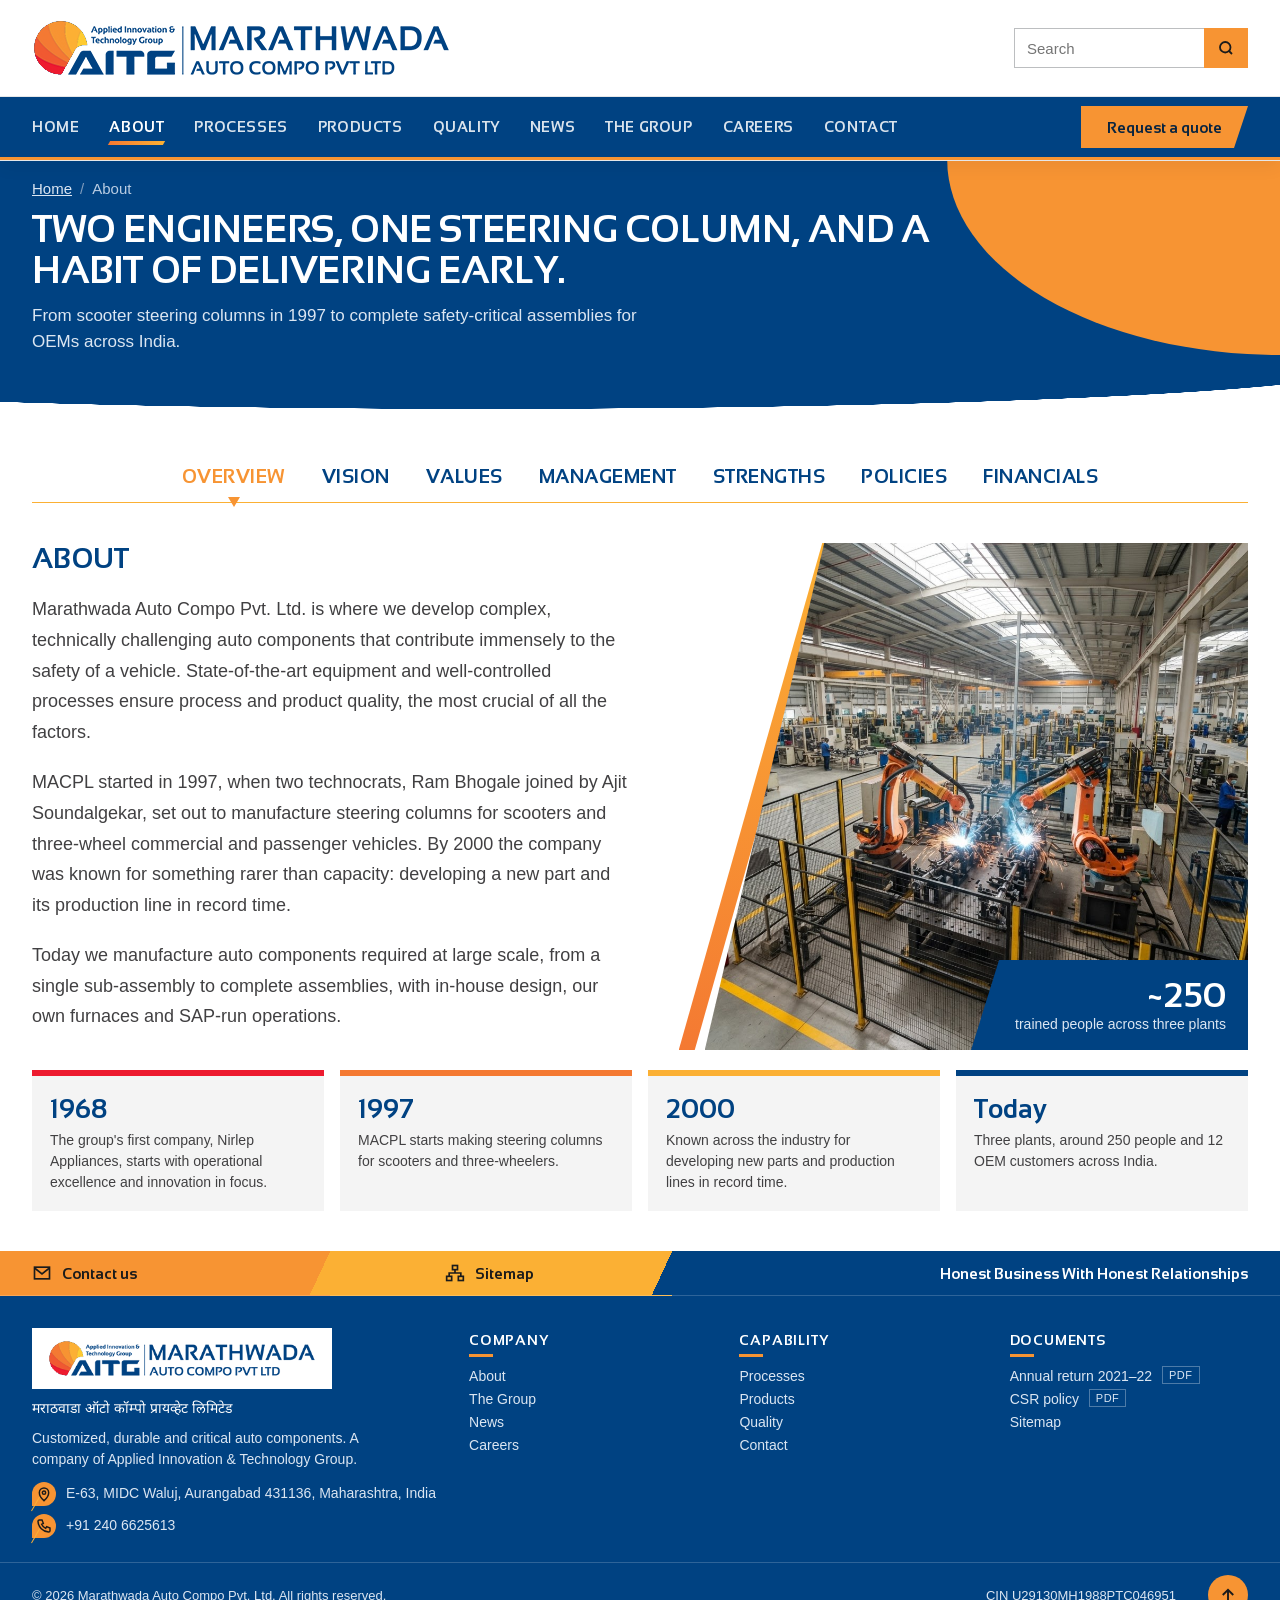
==== commit 2feb7f71: "Use the white-background logo, a blue menu bar and plain page addresses - White-background logo (mac" ====
--- a/about.html
+++ b/about.html
@@ -5,7 +5,7 @@
 <meta name="viewport" content="width=device-width, initial-scale=1">
 <title>About MACPL | Vision, values, management and strengths</title>
 <meta name="description" content="Marathwada Auto Compo develops complex, safety-critical auto components. Founded in 1997 by Ram Bhogale and Ajit Soundalgekar. Our vision, values, management, strengths and financials.">
-<meta name="theme-color" content="#004282">
+<meta name="theme-color" content="#ffffff">
 <link rel="icon" type="image/png" href="assets/images/favicon.png">
 <link rel="preload" href="assets/fonts/sansation-latin-700.woff2" as="font" type="font/woff2" crossorigin>
 <link rel="preconnect" href="https://fonts.googleapis.com">
@@ -20,8 +20,8 @@
   <div class="masthead">
     <div class="wrap">
       <a class="brand" href="index.html">
-        <!-- AITG–MACPL logo: replace with the master artwork (SVG) from the brand custodian; never redraw it (manual p.12) -->
-        <img class="brand-logo" src="assets/images/macpl-logo.png" width="419" height="58" alt="AITG Marathwada Auto Compo Pvt Ltd, home">
+        <!-- AITG–MACPL logo, white-background version (macpl-logo-white.png, made from macpl-logo.png). Replace with the master artwork (SVG) from the brand custodian; never redraw it (manual p.12) -->
+        <img class="brand-logo" src="assets/images/macpl-logo-white.png" width="419" height="58" alt="AITG Marathwada Auto Compo Pvt Ltd, home">
       </a>
       <form class="search" action="search.html" role="search"><label class="sr" for="q">Search the site</label><input id="q" name="q" type="search" placeholder="Search"><button type="submit" aria-label="Search"><svg width="18" height="18" viewBox="0 0 24 24" fill="none" stroke="currentColor" stroke-width="2.4" aria-hidden="true"><circle cx="11" cy="11" r="7"/><path d="m20 20-4-4"/></svg></button></form>
       <button class="menu-btn" aria-label="Open menu" aria-expanded="false" aria-controls="site-nav">
@@ -60,15 +60,15 @@
 
 <section class="sec-tight">
   <div class="wrap subnav-layout">
-    <nav class="subnav" aria-label="About MACPL">
-      <a href="#overview">Overview</a>
-      <a href="#vision">Vision</a>
-      <a href="#values">Values</a>
-      <a href="#management">Management</a>
-      <a href="#strengths">Strengths</a>
-      <a href="#policies">Policies</a>
-      <a href="#financials">Financials</a>
-    </nav>
+    <div class="tabbar" role="tablist" aria-label="About MACPL">
+      <button class="tab" type="button" role="tab" data-tab="overview">Overview</button>
+      <button class="tab" type="button" role="tab" data-tab="vision">Vision</button>
+      <button class="tab" type="button" role="tab" data-tab="values">Values</button>
+      <button class="tab" type="button" role="tab" data-tab="management">Management</button>
+      <button class="tab" type="button" role="tab" data-tab="strengths">Strengths</button>
+      <button class="tab" type="button" role="tab" data-tab="policies">Policies</button>
+      <button class="tab" type="button" role="tab" data-tab="financials">Financials</button>
+    </div>
 
     <div class="subnav-body tabbed">
       <section data-tab="overview" aria-labelledby="h-overview">
@@ -175,7 +175,7 @@
         <h2 id="h-policies" class="sec-h">Policies</h2>
         <p class="lead">“We strive for customer satisfaction through consistency in product quality, using equipment and processes capable of delivering the required productivity.”</p>
         <p class="lead">We are committed to customer satisfaction, conserving the environment, occupational health and safety, and legal compliance, and we are ISO 9001, ISO 14001 and OHSAS 18001 certified.</p>
-        <a class="sec-link" href="quality.html#policy">Read our integrated management policy</a>
+        <a class="sec-link" href="quality.html">Read our integrated management policy</a>
       </section>
 
       <section data-tab="financials" aria-labelledby="h-financials">
@@ -203,23 +203,23 @@
   <div class="wrap foot">
     <div class="foot-about">
       <a class="brand" href="index.html">
-        <img class="brand-logo" src="assets/images/macpl-logo.png" width="419" height="58" alt="AITG Marathwada Auto Compo Pvt Ltd, home">
+        <img class="brand-logo" src="assets/images/macpl-logo-white.png" width="419" height="58" alt="AITG Marathwada Auto Compo Pvt Ltd, home">
       </a>
       <p class="mr" lang="mr">मराठवाडा ऑटो कॉम्पो प्रायव्हेट लिमिटेड</p>
       <p>Customized, durable and critical auto components. A company of Applied Innovation &amp; Technology Group.</p>
       <ul class="foot-contact">
         <li><span class="ico"><svg width="16" height="16" viewBox="0 0 24 24" fill="none" stroke="currentColor" stroke-width="2.2" aria-hidden="true"><path d="M12 22s7-6.2 7-12a7 7 0 1 0-14 0c0 5.8 7 12 7 12z"/><circle cx="12" cy="10" r="2.5"/></svg></span><span>E-63, MIDC Waluj, Aurangabad 431136, Maharashtra, India</span></li>
-        <li><span class="ico"><svg width="16" height="16" viewBox="0 0 24 24" fill="none" stroke="currentColor" stroke-width="2.2" aria-hidden="true"><path d="M5 3h4l2 5-2.5 1.5a11 11 0 0 0 6 6L16 13l5 2v4a2 2 0 0 1-2 2A17 17 0 0 1 3 5a2 2 0 0 1 2-2z"/></svg></span><span><a href="tel:+912406625613">+91 240 6625613</a> / <a href="tel:+912406625614">4</a></span></li>
+        <li><span class="ico"><svg width="16" height="16" viewBox="0 0 24 24" fill="none" stroke="currentColor" stroke-width="2.2" aria-hidden="true"><path d="M5 3h4l2 5-2.5 1.5a11 11 0 0 0 6 6L16 13l5 2v4a2 2 0 0 1-2 2A17 17 0 0 1 3 5a2 2 0 0 1 2-2z"/></svg></span><span><a href="tel:+912406625613">+91 240 6625613</a></span></li>
       </ul>
     </div>
-    <div class="col"><h2>Company</h2><a href="about.html">About</a><a href="about.html#management">Management</a><a href="group.html">The Group</a><a href="news.html">News</a><a href="careers.html">Careers</a></div>
+    <div class="col"><h2>Company</h2><a href="about.html">About</a><a href="group.html">The Group</a><a href="news.html">News</a><a href="careers.html">Careers</a></div>
     <div class="col"><h2>Capability</h2><a href="processes.html">Processes</a><a href="products.html">Products</a><a href="quality.html">Quality</a><a href="contact.html">Contact</a></div>
     <div class="col"><h2>Documents</h2><a href="https://www.macpl-aitg.co/images/financials/MACPL-Annual-Return-2021-2022.pdf">Annual return 2021–22 <em>PDF</em></a><a href="https://www.macpl-aitg.co/images/financials/MACPL-CSR-Policy-2022.pdf">CSR policy <em>PDF</em></a><a href="sitemap.html">Sitemap</a></div>
   </div>
   <div class="wrap legal">
     <span>© <span id="year">2026</span> Marathwada Auto Compo Pvt. Ltd. All rights reserved.</span>
     <span>CIN U29130MH1988PTC046951</span>
-    <a class="to-top" href="#" aria-label="Back to top" title="Back to top"><svg width="18" height="18" viewBox="0 0 24 24" fill="none" stroke="currentColor" stroke-width="2.5" aria-hidden="true"><path d="M12 19V5M5 12l7-7 7 7"/></svg></a>
+    <button class="to-top" type="button" aria-label="Back to top" title="Back to top"><svg width="18" height="18" viewBox="0 0 24 24" fill="none" stroke="currentColor" stroke-width="2.5" aria-hidden="true"><path d="M12 19V5M5 12l7-7 7 7"/></svg></button>
   </div>
 </footer>
 
--- a/assets/css/style.css
+++ b/assets/css/style.css
@@ -35,27 +35,29 @@
 
 /* Header: blue masthead (logo, search) + white nav bar (manual p.35, current site) */
 .site-header{position:sticky;top:-96px;z-index:50;background:#fff;box-shadow:0 1px 0 var(--line),0 6px 18px rgba(0,0,0,.06)}
-.masthead{background:var(--blue)}
+.masthead{background:#fff;border-bottom:1px solid var(--line)}
 .masthead .wrap{height:96px;display:flex;align-items:center;gap:24px}
 .brand{display:block;flex:0 1 419px;min-width:0;line-height:0;text-decoration:none}
 /* 58px tall = above the 55px digital minimum (manual p.15) */
 .brand-logo{display:block;width:100%;height:auto}
 .search{display:flex;flex:none;margin-left:auto}
-.search input{width:190px;min-height:40px;border:0;padding:8px 12px;font-size:15px}
+.search input{width:190px;min-height:40px;border:1px solid #bcbec0;border-right:0;padding:8px 12px;font-size:15px}
 .search button{display:inline-flex;align-items:center;justify-content:center;width:44px;min-height:40px;border:0;background:var(--o3);color:var(--on-sun);cursor:pointer}
 .search button:hover{background:var(--o4)}
+/* menu bar: brand blue, orange line above the page banner */
+.navbar{background:var(--blue);border-bottom:3px solid var(--o3)}
 .navbar .wrap{display:flex}
 .nav{display:flex;align-items:center;flex:1;gap:4px}
 .nav .search{display:none}
-.nav a.navlink{position:relative;display:flex;align-items:center;min-height:60px;padding:0 13px;font-family:var(--head);font-weight:700;font-size:14.5px;letter-spacing:.6px;text-transform:uppercase;color:var(--ink);text-decoration:none;transition:color .2s}
+.nav a.navlink{position:relative;display:flex;align-items:center;min-height:60px;padding:0 13px;font-family:var(--head);font-weight:700;font-size:14.5px;letter-spacing:.6px;text-transform:uppercase;color:rgba(255,255,255,.85);text-decoration:none;transition:color .2s}
 .nav a.navlink:first-child{margin-left:-13px}
 /* slanted orange underline: slides in on hover, stays on the current page */
 .nav a.navlink::after{content:"";position:absolute;left:13px;right:13px;bottom:12px;height:4px;background:linear-gradient(90deg,var(--o2),var(--o4));transform:scaleX(0) skewX(-30deg);transform-origin:left;transition:transform .25s cubic-bezier(.2,.7,.2,1)}
-.nav a.navlink:hover{color:var(--blue)}
+.nav a.navlink:hover{color:#fff}
 .nav a.navlink:hover::after,.nav a.navlink[aria-current="page"]::after{transform:scaleX(1) skewX(-30deg)}
-.nav a.navlink[aria-current="page"]{color:var(--blue)}
+.nav a.navlink[aria-current="page"]{color:#fff}
 .nav .nav-cta{margin-left:auto;min-height:42px;font-size:15px}
-.menu-btn{display:none;flex:none;margin-left:auto;background:none;border:0;width:48px;height:48px;cursor:pointer;color:#fff}
+.menu-btn{display:none;flex:none;margin-left:auto;background:none;border:0;width:48px;height:48px;cursor:pointer;color:var(--blue)}
 
 /* Buttons */
 .btn{display:inline-flex;align-items:center;justify-content:center;min-height:48px;padding:0 26px;font-family:var(--head);font-weight:700;font-size:16px;text-decoration:none;border:0;cursor:pointer;clip-path:polygon(0 0,100% 0,calc(100% - 14px) 100%,0 100%)}
@@ -259,7 +261,7 @@
 .foot-strip .fs-tag{margin:0;justify-self:end;font-size:15px;font-family:var(--head);font-weight:700;color:#fff}
 .foot,.legal{position:relative;z-index:1}
 .foot{display:grid;grid-template-columns:minmax(0,1.7fr) repeat(3,minmax(0,1fr));gap:32px;padding-top:32px;padding-bottom:24px;font-size:14px}
-.foot-about .brand{width:280px;max-width:100%}
+.foot-about .brand{width:300px;max-width:100%;padding:12px 16px;background:#fff}
 .foot-about .mr{margin:10px 0 0;font-size:14px;color:#fff}
 .foot-about p{margin:8px 0 0;line-height:1.5;max-width:46ch}
 .foot-contact{list-style:none;margin:12px 0 0;padding:0;display:flex;flex-direction:column;gap:8px;line-height:1.4}
@@ -279,7 +281,7 @@
 .foot .btn-sun,.foot .btn-sun:hover{color:#0a2540}
 .legal{border-top:1px solid rgba(255,255,255,.18);padding-top:12px;padding-bottom:14px;font-size:13px;display:flex;flex-wrap:wrap;justify-content:space-between;align-items:center;gap:12px 32px}
 .legal span:first-child{margin-right:auto}
-.to-top{display:inline-flex;align-items:center;justify-content:center;width:40px;height:40px;border-radius:50%;background:var(--o3);color:var(--on-sun);text-decoration:none;transition:background .2s,transform .2s}
+.to-top{border:0;cursor:pointer;display:inline-flex;align-items:center;justify-content:center;width:40px;height:40px;border-radius:50%;background:var(--o3);color:var(--on-sun);text-decoration:none;transition:background .2s,transform .2s}
 .to-top:hover{background:var(--o4);color:var(--on-sun);transform:translateY(-2px)}
 
 /* Page hero (inner pages): blue with orange crescent and curved lower edge (manual p.24, posters p.46–48) */
@@ -416,14 +418,15 @@
   .menu-btn{display:inline-flex;align-items:center;justify-content:center}
   .navbar{position:absolute;left:0;right:0;top:100%}
   .navbar .wrap{display:block}
-  .nav{display:none;flex-direction:column;background:#fff;padding:4px 0 20px;box-shadow:0 12px 24px rgba(0,0,0,.12);margin:0 -32px;padding-left:32px;padding-right:32px}
+  .navbar{background:none;border:0}
+  .nav{display:none;flex-direction:column;align-items:stretch;background:var(--blue);border-bottom:3px solid var(--o3);padding:4px 0 20px;box-shadow:0 12px 24px rgba(0,0,0,.12);margin:0 -32px;padding-left:32px;padding-right:32px}
   .nav.open{display:flex}
-  .nav a.navlink{min-height:52px;padding:0;border-bottom:1px solid var(--line)}
+  .nav a.navlink{min-height:52px;padding:0;border-bottom:1px solid rgba(255,255,255,.18)}
   .nav a.navlink:first-child{margin-left:0}
   .nav a.navlink::after{left:0;right:auto;top:14px;bottom:14px;width:4px;height:auto;margin-left:-14px;transform:scaleY(0);transform-origin:top}
   .nav a.navlink:hover::after,.nav a.navlink[aria-current="page"]::after{transform:none}
   .nav .nav-cta{margin:16px 0 0;align-self:flex-start}
-  .nav .search{display:flex;margin-top:16px}
+  .nav .search{display:flex;margin:16px 0 0}
   .nav .search input{flex:1;width:auto;border:1px solid #bcbec0}
   .foot{grid-template-columns:repeat(3,minmax(0,1fr))}
   .foot-about{grid-column:1/-1}
